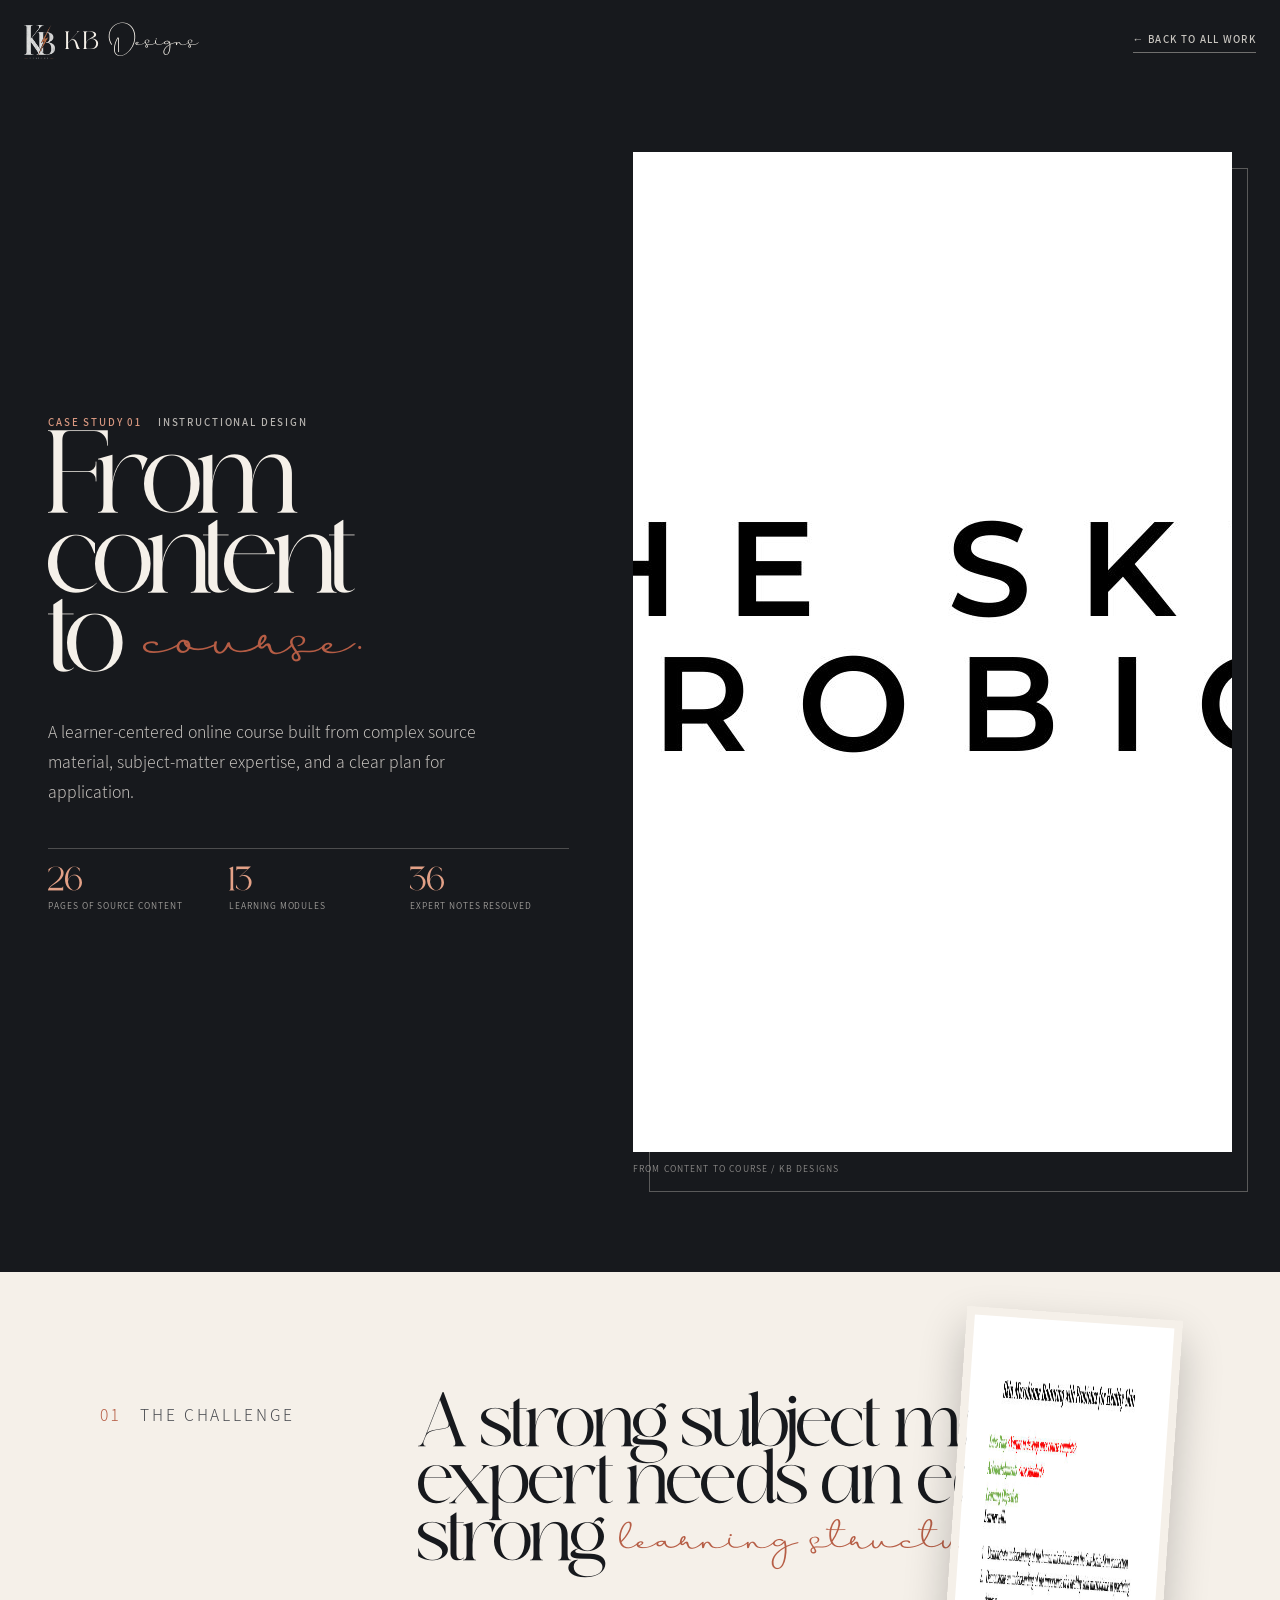
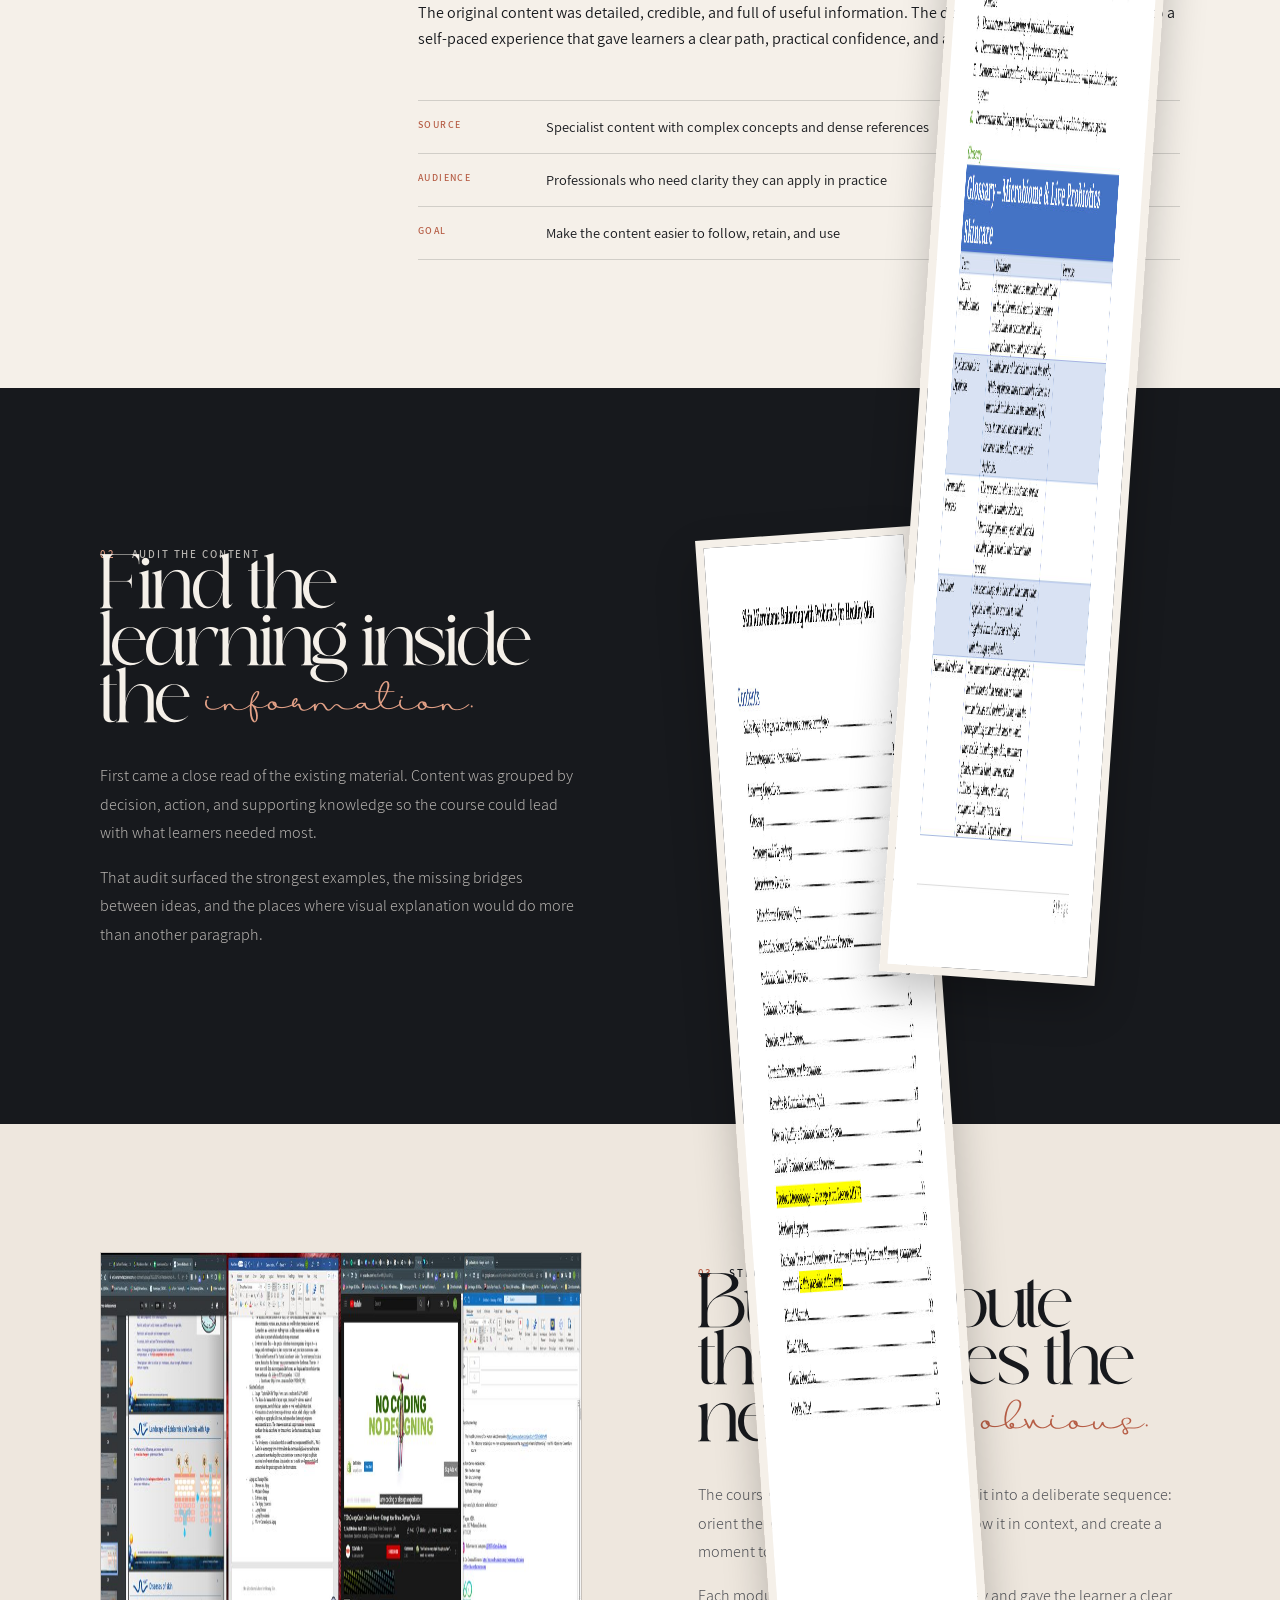
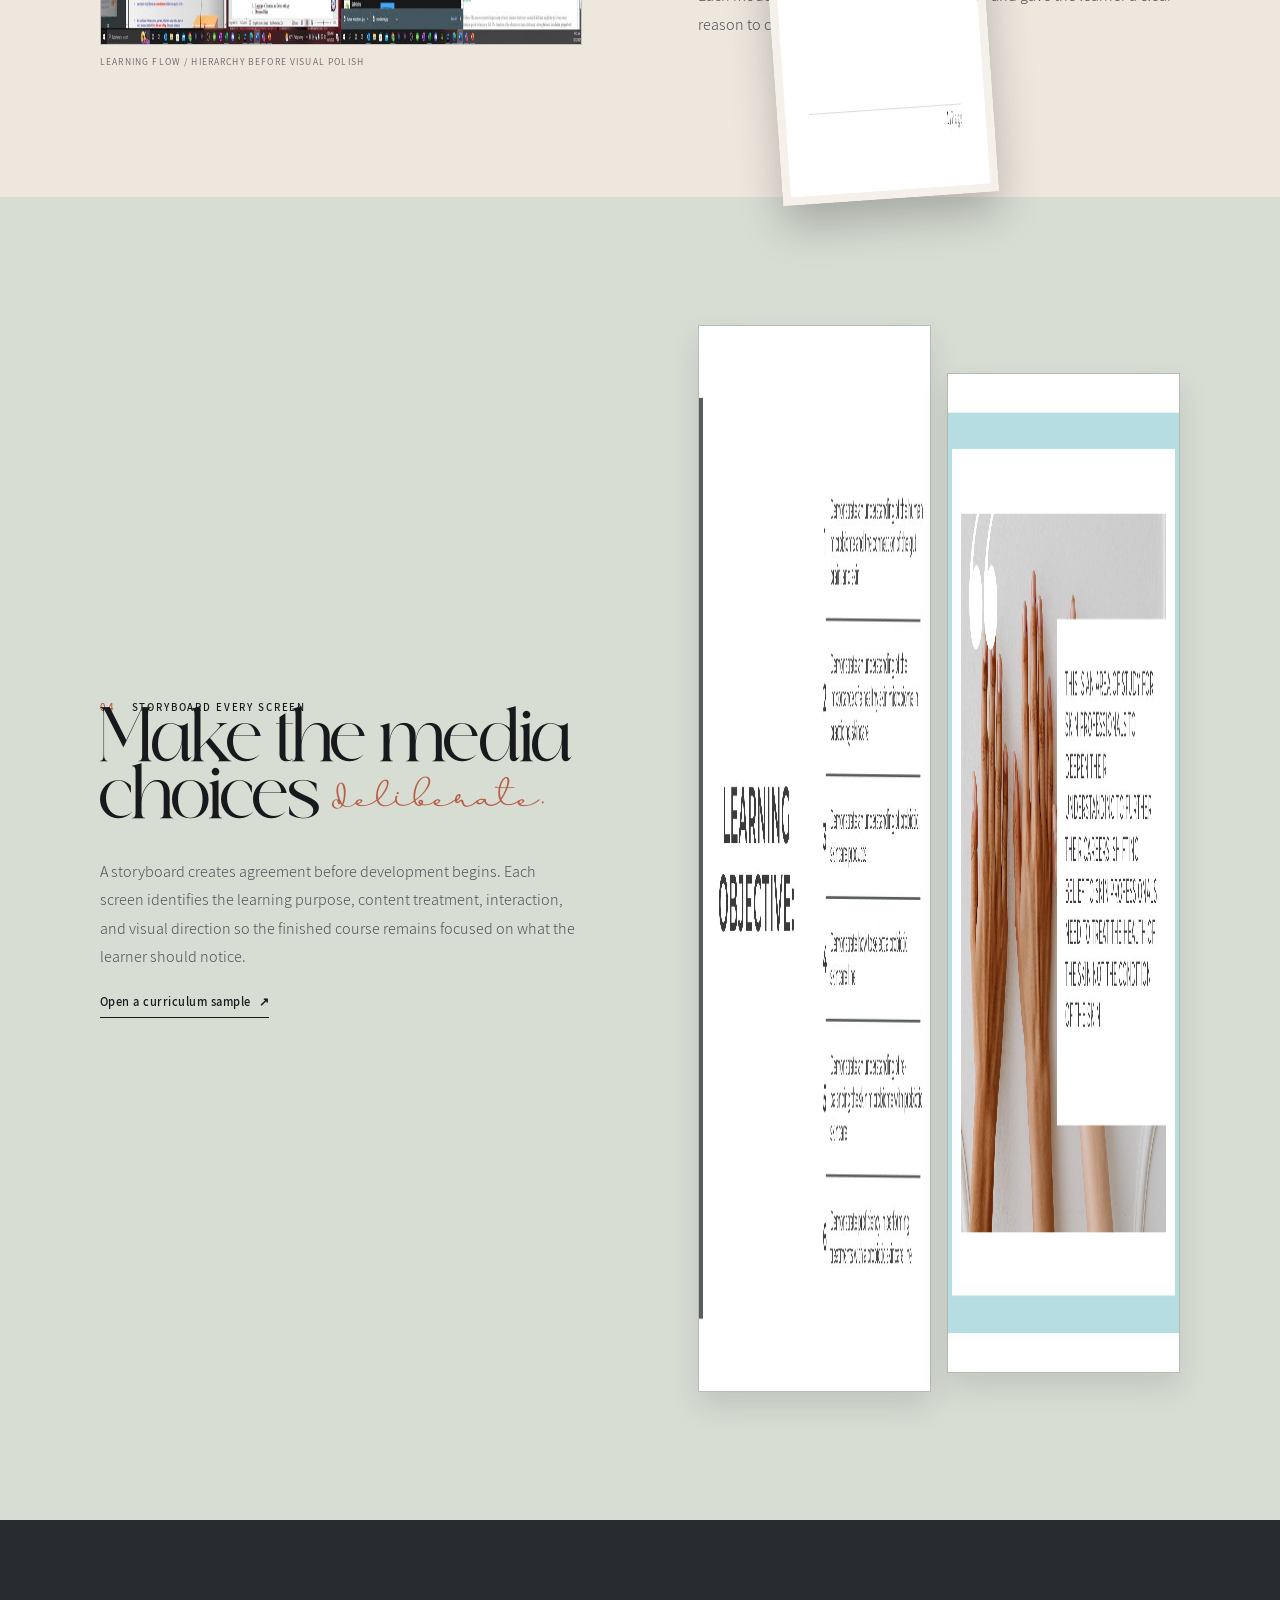
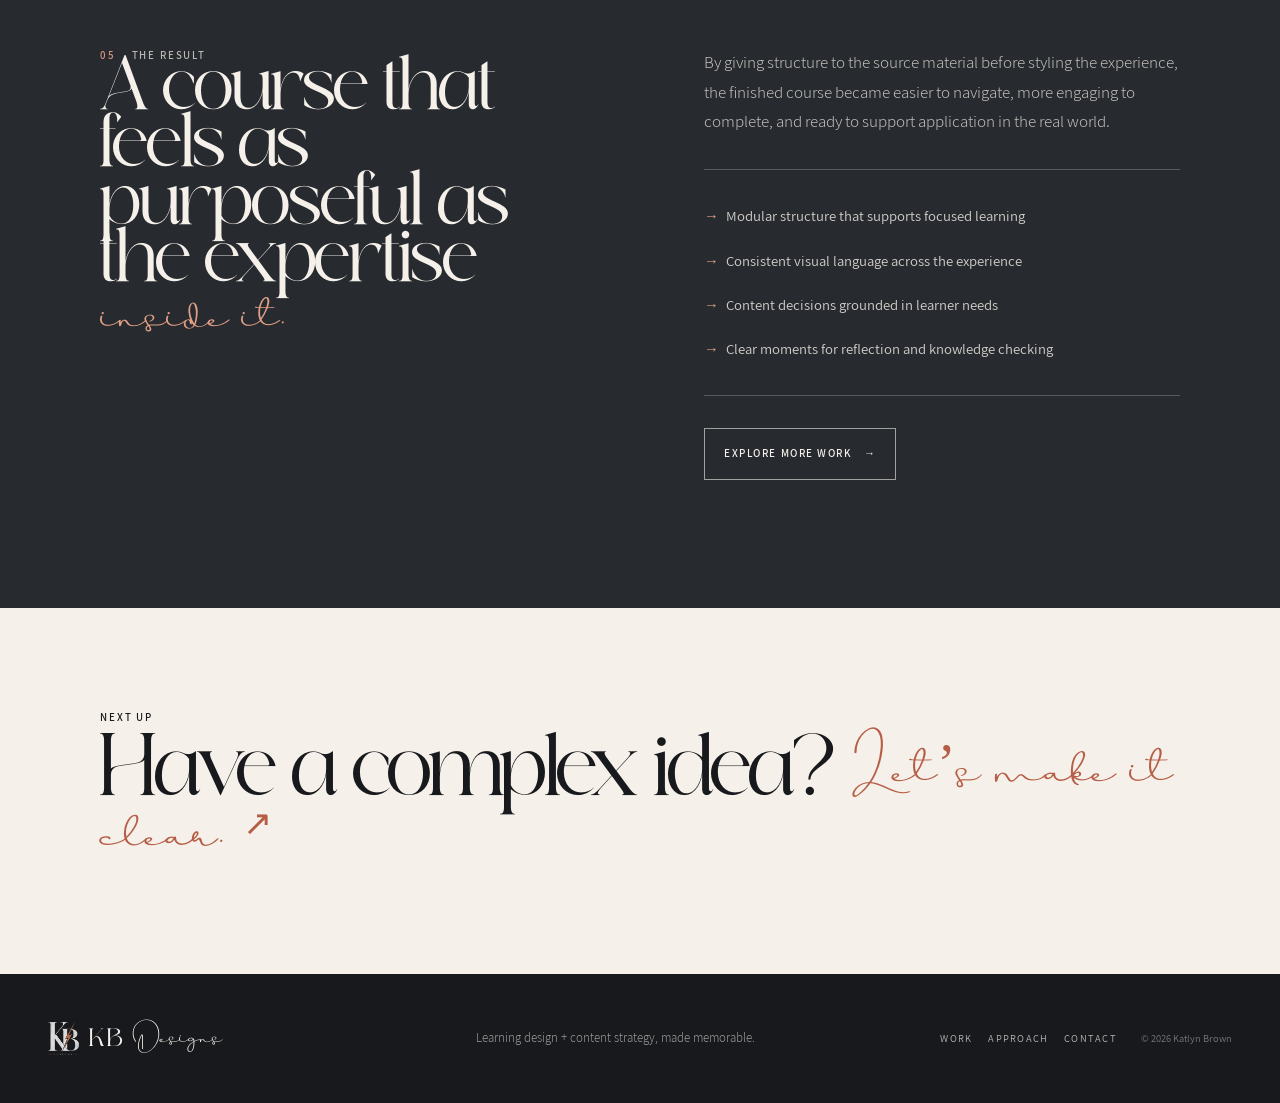
==== case-study.html @ 684ed5de "Redesign KB Designs portfolio experience" ====
<!doctype html>
<html lang="en">
<head>
  <meta charset="utf-8">
  <meta name="viewport" content="width=device-width, initial-scale=1">
  <meta name="description" content="From Content to Course, an instructional design case study by Katlyn Brown of KB Designs.">
  <meta name="theme-color" content="#17191d">
  <title>From Content to Course — KB Designs</title>
  <link rel="icon" href="static/assets/img/favicon-32.png" type="image/png">
  <link rel="stylesheet" href="static/styles.css">
  <link rel="stylesheet" href="static/case-study.css">
  <script src="static/case-study.js" defer></script>
</head>
<body class="case-study-page">
  <a class="skip-link" href="#main">Skip to content</a>
  <header class="site-header" id="siteHeader">
    <a class="brand" href="index.html#top" aria-label="KB Designs, back to portfolio"><img src="static/assets/img/kb-mark-light.png" alt="" width="36" height="39"><span>KB <i>Designs</i></span></a>
    <a class="case-back" href="index.html#work">← Back to all work</a>
  </header>
  <main id="main">
    <section class="case-hero" aria-labelledby="caseTitle"><div class="page-frame case-hero-grid"><div class="case-hero-copy"><p class="eyebrow eyebrow-light"><span>Case study 01</span> Instructional design</p><h1 id="caseTitle">From content<br>to <em>course.</em></h1><p>A learner-centered online course built from complex source material, subject-matter expertise, and a clear plan for application.</p><dl><div><dt>26</dt><dd>pages of source content</dd></div><div><dt>13</dt><dd>learning modules</dd></div><div><dt>36</dt><dd>expert notes resolved</dd></div></dl></div><figure class="case-hero-art"><img src="static/assets/case-study/cs-03.jpg" alt="Course visual and module content from the From Content to Course project" width="1600" height="1000"><figcaption>From Content to Course / KB Designs</figcaption></figure></div></section>

    <section class="case-context"><div class="case-wrap case-context-grid js-reveal"><p class="eyebrow"><span>01</span> The challenge</p><div><h2>A strong subject matter expert needs an equally strong <em>learning structure.</em></h2><p>The original content was detailed, credible, and full of useful information. The design problem was to turn it into a self-paced experience that gave learners a clear path, practical confidence, and a reason to keep moving.</p><ul class="context-list"><li><span>Source</span><strong>Specialist content with complex concepts and dense references</strong></li><li><span>Audience</span><strong>Professionals who need clarity they can apply in practice</strong></li><li><span>Goal</span><strong>Make the content easier to follow, retain, and use</strong></li></ul></div></div></section>

    <section class="case-stage case-stage-dark"><div class="case-wrap case-stage-grid"><div class="stage-copy js-reveal"><p class="eyebrow eyebrow-light"><span>02</span> Audit the content</p><h2>Find the learning inside the <em>information.</em></h2><p>First came a close read of the existing material. Content was grouped by decision, action, and supporting knowledge so the course could lead with what learners needed most.</p><p>That audit surfaced the strongest examples, the missing bridges between ideas, and the places where visual explanation would do more than another paragraph.</p></div><div class="stage-stack js-reveal"><img class="case-card-one" src="static/assets/case-study/cs-01.jpg" alt="Source material page used during the content audit" width="980" height="1268" loading="lazy"><img class="case-card-two" src="static/assets/case-study/cs-02.jpg" alt="Additional source material page used during the content audit" width="980" height="1268" loading="lazy"></div></div></section>

    <section class="case-stage"><div class="case-wrap case-stage-grid case-stage-reverse"><div class="stage-copy js-reveal"><p class="eyebrow"><span>03</span> Structure the learning</p><h2>Build a route that makes the next idea <em>obvious.</em></h2><p>The course architecture translated the audit into a deliberate sequence: orient the learner, explain the concept, show it in context, and create a moment to check understanding.</p><p>Each module earned its place in the journey and gave the learner a clear reason to continue.</p></div><figure class="case-wide-image js-reveal"><img src="static/assets/case-study/cs-14.jpg" alt="Course structure and design map" width="1400" height="393" loading="lazy"><figcaption>Learning flow / hierarchy before visual polish</figcaption></figure></div></section>

    <section class="case-stage case-stage-sage"><div class="case-wrap case-stage-grid"><div class="stage-copy js-reveal"><p class="eyebrow"><span>04</span> Storyboard every screen</p><h2>Make the media choices <em>deliberate.</em></h2><p>A storyboard creates agreement before development begins. Each screen identifies the learning purpose, content treatment, interaction, and visual direction so the finished course remains focused on what the learner should notice.</p><a class="text-link" href="static/assets/docs/Aromatherapy-Curriculum-Sample.pdf" target="_blank" rel="noopener">Open a curriculum sample <span aria-hidden="true">↗</span></a></div><div class="storyboard-grid js-reveal"><img src="static/assets/case-study/cs-13.jpg" alt="Learning objective screen from the course storyboard" width="1600" height="1067" loading="lazy"><img src="static/assets/case-study/cs-20.jpg" alt="Storyboarding detail from the course" width="1600" height="1000" loading="lazy"></div></div></section>

    <section class="case-outcome"><div class="case-wrap outcome-grid js-reveal"><div><p class="eyebrow eyebrow-light"><span>05</span> The result</p><h2>A course that feels as purposeful as the expertise <em>inside it.</em></h2></div><div><p>By giving structure to the source material before styling the experience, the finished course became easier to navigate, more engaging to complete, and ready to support application in the real world.</p><ul><li>Modular structure that supports focused learning</li><li>Consistent visual language across the experience</li><li>Content decisions grounded in learner needs</li><li>Clear moments for reflection and knowledge checking</li></ul><a class="button button-secondary" href="index.html#work">Explore more work <span aria-hidden="true">→</span></a></div></div></section>

    <section class="case-next"><div class="case-wrap"><p class="eyebrow">Next up</p><a href="index.html#contact">Have a complex idea? <em>Let’s make it clear.</em> <span aria-hidden="true">↗</span></a></div></section>
  </main>
  <footer class="site-footer"><div class="page-frame footer-content"><a class="brand brand-footer" href="index.html#top"><img src="static/assets/img/kb-mark-light.png" alt="" width="36" height="39"><span>KB <i>Designs</i></span></a><p>Learning design + content strategy, made memorable.</p><div><a href="index.html#work">Work</a><a href="index.html#approach">Approach</a><a href="index.html#contact">Contact</a></div><small>© 2026 Katlyn Brown</small></div></footer>
</body>
</html>
---- static/styles.css ----
@font-face{font-family:Qeilab;src:url("assets/fonts/Qeilab.otf") format("opentype");font-display:swap}@font-face{font-family:Assistant;src:url("assets/fonts/Assistant-Light.ttf") format("truetype");font-weight:300;font-display:swap}@font-face{font-family:Assistant;src:url("assets/fonts/Assistant-Regular.ttf") format("truetype");font-weight:400;font-display:swap}@font-face{font-family:Assistant;src:url("assets/fonts/Assistant-SemiBold.ttf") format("truetype");font-weight:600;font-display:swap}@font-face{font-family:BeautyDream;src:url("assets/fonts/Beauty_Dream.ttf") format("truetype");font-display:swap}
:root{--ink:#17191d;--ink-soft:#272a2f;--cream:#f5f0e9;--paper:#eee7de;--paper-deep:#e0d5c8;--rust:#b65d45;--rust-deep:#8e4737;--sage:#718074;--sage-deep:#4e5c53;--line:rgba(23,25,29,.16);--white-line:rgba(245,240,233,.24);--body:Assistant,Arial,sans-serif;--display:Qeilab,Georgia,serif;--script:BeautyDream,cursive;--ease:cubic-bezier(.22,1,.36,1);--frame:min(1380px,calc(100vw - 96px));--section:clamp(5.5rem,10vw,10rem)}
*{box-sizing:border-box}html{scroll-behavior:smooth;scroll-padding-top:5rem}body{margin:0;background:var(--cream);color:var(--ink);font-family:var(--body);font-weight:400;font-size:16px;line-height:1.6}body.drawer-open,body.menu-open{overflow:hidden}a{color:inherit}button{font:inherit}img{display:block;max-width:100%}.page-frame{width:var(--frame);margin-inline:auto}.skip-link{position:absolute;z-index:10000;left:1rem;top:-5rem;background:var(--cream);color:var(--ink);padding:.75rem 1rem;font-weight:600}.skip-link:focus{top:1rem}.eyebrow,.intro-label{margin:0;text-transform:uppercase;font-size:.68rem;font-weight:600;letter-spacing:.17em;line-height:1.4}.eyebrow span{color:var(--rust);margin-right:.75rem}.eyebrow-light{color:rgba(245,240,233,.72)}.eyebrow-light span{color:#d99880}.button{display:inline-flex;align-items:center;justify-content:center;gap:.7rem;text-transform:uppercase;letter-spacing:.14em;font-size:.69rem;font-weight:600;text-decoration:none;padding:1rem 1.2rem;border:1px solid transparent;transition:transform .28s var(--ease),background .28s var(--ease),color .28s var(--ease),border-color .28s var(--ease)}.button:hover{transform:translateY(-3px)}.button-primary{background:var(--rust);color:var(--cream)}.button-primary:hover{background:var(--rust-deep)}.button-secondary{background:transparent;border-color:rgba(245,240,233,.6);color:var(--cream)}.button-secondary:hover{background:var(--cream);color:var(--ink)}.text-link{display:inline-flex;align-items:center;gap:.5rem;width:max-content;font-size:.78rem;font-weight:600;letter-spacing:.04em;text-decoration:none;border-bottom:1px solid currentColor;padding-bottom:.3rem;transition:color .22s ease,gap .22s ease}.text-link:hover{color:var(--rust);gap:.8rem}.text-link-light{color:var(--cream)}
.site-header{height:5.25rem;width:100%;position:absolute;z-index:40;top:0;left:0;padding:0 max(24px,calc((100vw - 1380px)/2));display:flex;align-items:center;justify-content:space-between;color:var(--cream);transition:background .25s ease,box-shadow .25s ease}.site-header.is-scrolled{position:fixed;background:rgba(23,25,29,.94);box-shadow:0 1px 0 rgba(245,240,233,.14);backdrop-filter:blur(12px)}.brand{display:flex;align-items:center;gap:.62rem;text-decoration:none;line-height:1}.brand img{width:31px;height:auto;object-fit:contain}.brand span{font-family:var(--display);font-size:1.25rem;letter-spacing:.08em}.brand i{font-family:var(--script);font-size:1.42rem;font-style:normal;letter-spacing:0}.site-nav{display:flex;align-items:center;gap:1.7rem}.site-nav>a{color:rgba(245,240,233,.82);text-decoration:none;text-transform:uppercase;letter-spacing:.14em;font-size:.65rem;font-weight:600;transition:color .2s ease}.site-nav>a:hover,.site-nav>a.is-active{color:var(--cream)}.site-nav .nav-resume{border:1px solid rgba(245,240,233,.6);padding:.7rem .85rem;color:var(--cream)}.site-nav .nav-resume:hover{border-color:var(--rust);background:var(--rust)}.menu-toggle{display:none;background:transparent;border:0;color:var(--cream);width:2.6rem;height:2.6rem;padding:.45rem;cursor:pointer}.menu-toggle span{display:block;height:1px;width:100%;background:currentColor;margin:.4rem 0;transition:transform .25s ease}.menu-toggle.is-open span:first-child{transform:translateY(3.6px) rotate(45deg)}.menu-toggle.is-open span:last-child{transform:translateY(-3.6px) rotate(-45deg)}
.hero{position:relative;min-height:min(860px,100vh);padding:8.2rem 0 3.5rem;background:var(--ink);color:var(--cream);overflow:hidden}.hero::after{content:"";position:absolute;width:52vw;height:52vw;min-width:600px;min-height:600px;right:-20vw;bottom:-35vw;border:1px solid rgba(245,240,233,.11);border-radius:50%;pointer-events:none}.hero-grid{position:relative;min-height:calc(min(860px,100vh) - 11.7rem);display:grid;grid-template-columns:minmax(0,1.18fr) minmax(270px,.72fr);grid-template-rows:auto 1fr auto;gap:1.8rem 5rem;z-index:1}.hero-kicker{grid-column:1/-1;color:rgba(245,240,233,.72);align-self:start}.hero-copy{display:flex;align-items:flex-start;justify-content:center;flex-direction:column;padding-block:2rem;max-width:720px}.intro-label{color:#d99880;margin-bottom:1rem}.hero-title{font-family:var(--display);font-weight:400;font-size:clamp(3.8rem,7.6vw,8.4rem);letter-spacing:-.055em;line-height:.83;margin:0}.hero-title span{display:block}.hero-title em,.section-heading h2 em,.library h2 em,.about-content h2 em,.contact-section h2 em{font-family:var(--script);color:var(--rust);font-size:.72em;font-weight:400;letter-spacing:0;font-style:normal}.hero-summary{font-size:clamp(1.05rem,1.6vw,1.3rem);font-weight:300;line-height:1.6;color:rgba(245,240,233,.82);max-width:33rem;margin:2.25rem 0}.hero-actions{display:flex;gap:1.5rem;align-items:center;flex-wrap:wrap}.hero-portrait{position:relative;grid-column:2;grid-row:2/4;align-self:end;padding:0 1.3rem 1.1rem 0;max-width:460px;justify-self:end}.portrait-frame{position:relative;overflow:hidden;background:var(--sage-deep);aspect-ratio:3/4}.portrait-frame::after{content:"";position:absolute;inset:0;background:linear-gradient(180deg,transparent 55%,rgba(23,25,29,.22))}.portrait-frame img{width:100%;height:100%;object-fit:cover;object-position:center 12%;filter:saturate(.88) contrast(1.05)}.portrait-note{position:absolute;bottom:0;left:-2.2rem;padding:.85rem 1.05rem .75rem;background:var(--cream);color:var(--ink);line-height:1.1;box-shadow:8px 8px 0 var(--rust)}.portrait-note span{display:block;text-transform:uppercase;letter-spacing:.13em;font-size:.58rem}.portrait-note strong{display:block;font-family:var(--display);font-weight:400;font-size:1rem;margin-top:.2rem}.hero-mark{position:absolute;width:5.2rem;height:auto;right:-.1rem;top:1.5rem;opacity:.82}.impact-metrics{grid-column:1;display:flex;gap:clamp(1.2rem,4vw,4.3rem);margin:0;padding:1rem 0 0;border-top:1px solid var(--white-line)}.impact-metrics div{display:grid;gap:.1rem}.impact-metrics dt{font-family:var(--display);font-size:clamp(1.6rem,2.4vw,2.3rem);line-height:1;color:#e3a187}.impact-metrics dd{font-size:.65rem;line-height:1.25;letter-spacing:.1em;text-transform:uppercase;color:rgba(245,240,233,.65);margin:0;max-width:9rem}.scroll-cue{position:absolute;bottom:2rem;left:50%;transform:translateX(-50%);display:flex;align-items:center;gap:.7rem;color:rgba(245,240,233,.65);font-size:.6rem;text-decoration:none;text-transform:uppercase;letter-spacing:.16em}.scroll-cue i{width:2.8rem;height:1px;background:rgba(245,240,233,.6);position:relative}.scroll-cue i::after{content:"";position:absolute;right:0;top:-2px;border:solid rgba(245,240,233,.6);border-width:0 1px 1px 0;padding:2px;transform:rotate(-45deg)}
.feature-case{background:var(--ink-soft);color:var(--cream);padding:var(--section) 0}.feature-grid{display:grid;grid-template-columns:minmax(0,1.14fr) minmax(260px,.86fr);align-items:center;gap:clamp(3rem,9vw,10rem)}.feature-visual{position:relative}.feature-image-wrap{position:relative;overflow:hidden;border:1px solid rgba(245,240,233,.15);aspect-ratio:1.5}.feature-image-wrap::after{content:"";position:absolute;inset:0;background:linear-gradient(120deg,rgba(23,25,29,.05),rgba(23,25,29,.28))}.feature-image-wrap img{width:100%;height:100%;object-fit:cover;transition:transform .7s var(--ease)}.feature-visual:hover img{transform:scale(1.04)}.feature-number{position:absolute;bottom:-2.4rem;left:-1.4rem;font-family:var(--display);font-size:clamp(7rem,16vw,15rem);letter-spacing:-.08em;line-height:.7;color:transparent;-webkit-text-stroke:1px rgba(245,240,233,.27);pointer-events:none}.feature-copy{position:relative;z-index:1}.feature-copy h2,.library h2,.about-content h2,.contact-section h2{font-family:var(--display);font-size:clamp(3rem,5.3vw,5.75rem);font-weight:400;letter-spacing:-.05em;line-height:.88;margin:1rem 0 1.9rem}.feature-copy h2 em{font-family:var(--script);color:#e3a187;font-style:normal;font-weight:400;font-size:.8em;letter-spacing:0}.feature-copy>p:not(.eyebrow){max-width:29rem;font-weight:300;color:rgba(245,240,233,.76);font-size:1.05rem}.case-metrics{display:grid;grid-template-columns:repeat(3,1fr);gap:1rem;border-block:1px solid var(--white-line);padding:1.2rem 0;margin:2.4rem 0}.case-metrics dt{font-family:var(--display);font-size:2rem;color:#e3a187;line-height:1}.case-metrics dd{margin:.3rem 0 0;max-width:8.5rem;font-size:.62rem;letter-spacing:.1em;text-transform:uppercase;line-height:1.3;color:rgba(245,240,233,.68)}
.work-section{padding:var(--section) 0;background:var(--cream)}.section-heading{display:grid;grid-template-columns:minmax(0,1.25fr) minmax(240px,.55fr);gap:2rem;align-items:end;margin-bottom:4.25rem}.section-heading h2{font-family:var(--display);font-weight:400;font-size:clamp(3.2rem,6.2vw,6.2rem);letter-spacing:-.06em;line-height:.87;margin:1rem 0 0}.section-intro{color:#51535a;font-size:1rem;font-weight:300;line-height:1.75;margin:0;max-width:27rem}.work-controls{display:flex;align-items:center;gap:.6rem;flex-wrap:wrap;border-top:1px solid var(--line);border-bottom:1px solid var(--line);padding:1rem 0;margin-bottom:2rem}.filter-button{cursor:pointer;border:0;background:transparent;color:#6a6b70;padding:.45rem .7rem;font-size:.7rem;font-weight:600;letter-spacing:.04em;transition:color .2s ease,background .2s ease}.filter-button:hover,.filter-button.is-active{background:var(--ink);color:var(--cream)}.work-grid{display:grid;grid-template-columns:repeat(12,minmax(0,1fr));gap:clamp(1.1rem,2.3vw,2.3rem)}.project-card{appearance:none;text-align:left;color:var(--ink);border:0;border-radius:0;background:transparent;padding:0;cursor:pointer;grid-column:span 4;align-self:start;transition:opacity .25s ease,transform .45s var(--ease)}.project-card-featured{grid-column:span 8}.project-card-wide{grid-column:span 8}.project-card-tall{grid-row:span 2}.project-card.is-filtered-out{display:none}.project-image{display:block;position:relative;overflow:hidden;background:var(--paper-deep);aspect-ratio:1.25}.project-card-featured .project-image,.project-card-wide .project-image{aspect-ratio:1.62}.project-card-tall .project-image{aspect-ratio:.82}.project-image::after{content:"";position:absolute;inset:0;background:linear-gradient(180deg,transparent 56%,rgba(23,25,29,.16));opacity:0;transition:opacity .4s ease}.project-image img{width:100%;height:100%;object-fit:cover;transition:transform .6s var(--ease),filter .6s ease}.project-card:hover .project-image img,.project-card:focus-visible .project-image img{transform:scale(1.045);filter:saturate(1.08)}.project-card:hover .project-image::after{opacity:1}.project-meta{display:grid;grid-template-columns:1fr auto;gap:.25rem .8rem;padding:.9rem 0 0}.project-kind{grid-column:1;color:var(--rust);text-transform:uppercase;letter-spacing:.14em;font-size:.58rem;font-weight:600}.project-meta strong{grid-column:1;font-family:var(--display);font-size:clamp(1.25rem,2vw,1.85rem);font-weight:400;line-height:1.03;letter-spacing:-.03em}.project-meta small{grid-column:1;color:#626368;font-size:.78rem;line-height:1.45;font-weight:300}.project-arrow{grid-column:2;grid-row:1/4;align-self:center;justify-self:end;border:1px solid var(--line);border-radius:50%;width:2.15rem;height:2.15rem;display:grid;place-items:center;transition:background .25s ease,color .25s ease,transform .25s var(--ease)}.project-card:hover .project-arrow,.project-card:focus-visible .project-arrow{background:var(--rust);color:var(--cream);transform:rotate(45deg)}.project-card:focus-visible,.filter-button:focus-visible,.menu-toggle:focus-visible,.drawer-close:focus-visible{outline:2px solid var(--rust);outline-offset:3px}
.library{padding:var(--section) 0;background:var(--sage-deep);color:var(--cream)}.library-layout{display:grid;grid-template-columns:1fr 1.6fr;gap:clamp(2rem,6vw,8rem);align-items:start}.library-intro{position:sticky;top:7rem}.library-intro>p:not(.eyebrow){color:rgba(245,240,233,.7);font-weight:300;max-width:22rem}.resource-grid{display:grid;grid-template-columns:repeat(2,minmax(0,1fr));gap:2.5rem 1.5rem}.resource-card{position:relative;text-decoration:none;color:var(--cream);display:grid;grid-template-columns:120px 1fr;gap:1rem;align-items:end;border-bottom:1px solid rgba(245,240,233,.24);padding-bottom:1rem}.resource-card:nth-child(even){margin-top:3.5rem}.resource-card img{width:120px;max-height:173px;object-fit:cover;box-shadow:8px 10px 24px rgba(0,0,0,.23);transition:transform .5s var(--ease),box-shadow .5s var(--ease)}.resource-card:hover img{transform:translateY(-7px) rotate(-1.8deg);box-shadow:12px 17px 28px rgba(0,0,0,.3)}.resource-card span{display:grid;gap:.25rem;min-height:100%}.resource-card small{text-transform:uppercase;font-weight:600;font-size:.56rem;letter-spacing:.14em;color:#d7b5a4}.resource-card strong{font-family:var(--display);font-size:1.35rem;font-weight:400;line-height:1.02;letter-spacing:-.025em}.resource-card i{font-style:normal;color:#e3a187;font-size:1.1rem;align-self:end;transition:transform .25s var(--ease)}.resource-card:hover i{transform:translate(.22rem,-.22rem)}
.approach{padding:var(--section) 0;background:var(--paper)}.section-heading-centered{grid-template-columns:1.1fr .85fr;align-items:center}.discipline-list{border-top:1px solid var(--line);display:grid;grid-template-columns:repeat(3,1fr);margin-top:4rem}.discipline-list article{min-height:17rem;padding:2rem 1.5rem 1.8rem;border-right:1px solid var(--line);border-bottom:1px solid var(--line);transition:background .3s ease}.discipline-list article:nth-child(3n){border-right:0}.discipline-list article:hover{background:rgba(182,93,69,.09)}.discipline-list span{display:block;color:var(--rust);font-weight:600;font-size:.68rem;letter-spacing:.12em;margin-bottom:3.5rem}.discipline-list h3{font-family:var(--display);font-weight:400;font-size:1.55rem;line-height:1.05;letter-spacing:-.03em;margin:0 0 .8rem}.discipline-list p{margin:0;max-width:18rem;font-weight:300;font-size:.9rem;line-height:1.65;color:#55565b}.addie-panel{margin-top:clamp(4rem,8vw,7rem);padding-top:1.2rem;border-top:1px solid var(--ink)}.addie-panel ol{list-style:none;margin:1.5rem 0 0;padding:0;display:flex;justify-content:space-between;gap:1rem}.addie-panel li{flex:1;display:flex;align-items:center;gap:1rem;color:#77777a;font-size:.75rem;text-transform:uppercase;letter-spacing:.1em}.addie-panel li::after{content:"";height:1px;background:var(--line);flex:1}.addie-panel li:last-child::after{display:none}.addie-panel li span{color:var(--ink);font-weight:600}
.about-section{padding:var(--section) 0;background:var(--ink);color:var(--cream)}.about-layout{display:grid;grid-template-columns:minmax(250px,.8fr) minmax(0,1fr);gap:clamp(3rem,11vw,12rem);align-items:center}.about-photo{position:relative;max-width:440px}.about-photo img{width:100%;height:auto;filter:saturate(.82) contrast(1.03)}.about-photo p{position:absolute;margin:0;right:-4rem;bottom:2.5rem;max-width:15rem;color:var(--cream);font-family:var(--display);font-size:1.45rem;line-height:.95;letter-spacing:-.04em}.about-photo em{font-family:var(--script);font-style:normal;font-weight:400;color:#e3a187;font-size:1.1em;letter-spacing:0}.about-content{max-width:690px}.about-content>p:not(.eyebrow){font-size:1.04rem;font-weight:300;line-height:1.78;color:rgba(245,240,233,.77);max-width:37rem;margin:0 0 1rem}.about-content .about-lede{font-size:1.26rem;color:var(--cream);line-height:1.55;margin-bottom:1.5rem}.about-content .text-link{margin-top:1.5rem}.contact-section{padding:var(--section) 0;background:var(--cream)}.contact-layout{display:grid;grid-template-columns:1fr 1.1fr;gap:clamp(2rem,8vw,10rem);align-items:end}.contact-actions>p{margin:0 0 2rem;color:#57595f;font-size:1.05rem;font-weight:300;line-height:1.75;max-width:34rem}.email-link{display:block;width:max-content;max-width:100%;font-family:var(--display);font-size:clamp(1.5rem,3vw,3rem);line-height:1;letter-spacing:-.05em;text-decoration:none;border-bottom:1px solid var(--ink);padding-bottom:.5rem;overflow-wrap:anywhere;transition:color .2s ease,border .2s ease}.email-link:hover{color:var(--rust);border-color:var(--rust)}.contact-utility{display:flex;align-items:center;gap:1.4rem;flex-wrap:wrap;margin-top:2rem;font-size:.75rem;color:#64666a}.contact-utility .text-link{font-size:.7rem}.site-footer{padding:3rem 0;background:var(--ink);color:var(--cream)}.footer-content{display:grid;grid-template-columns:1.1fr 1.2fr auto auto;align-items:center;gap:1.5rem}.brand-footer{width:max-content}.footer-content>p{font-size:.8rem;font-weight:300;margin:0;color:rgba(245,240,233,.61)}.footer-content>div{display:flex;gap:1rem}.footer-content>div a{font-size:.65rem;text-transform:uppercase;letter-spacing:.12em;color:rgba(245,240,233,.72);text-decoration:none}.footer-content>div a:hover{color:var(--cream)}.footer-content small{color:rgba(245,240,233,.43);font-size:.65rem;white-space:nowrap}
.drawer-shell{position:fixed;inset:0;z-index:100;pointer-events:none}.drawer-shell.is-open{pointer-events:auto}.drawer-backdrop{position:absolute;inset:0;background:rgba(23,25,29,.66);opacity:0;transition:opacity .35s ease}.drawer-shell.is-open .drawer-backdrop{opacity:1}.project-drawer{position:absolute;top:0;right:0;width:min(610px,100%);height:100%;overflow-y:auto;background:var(--cream);color:var(--ink);transform:translateX(100%);transition:transform .45s var(--ease);box-shadow:-16px 0 50px rgba(0,0,0,.18)}.drawer-shell.is-open .project-drawer{transform:translateX(0)}.drawer-close{position:absolute;z-index:2;top:1.2rem;right:1.2rem;width:2.7rem;height:2.7rem;border:1px solid rgba(245,240,233,.6);border-radius:50%;background:rgba(23,25,29,.54);color:var(--cream);font-size:1.7rem;line-height:1;cursor:pointer;transition:background .2s ease}.drawer-close:hover{background:var(--rust)}.drawer-image{height:min(38vh,380px);background:var(--paper-deep)}.drawer-image img{width:100%;height:100%;object-fit:cover}.drawer-content{padding:clamp(2rem,6vw,4rem)}.drawer-content h2{font-family:var(--display);font-size:clamp(2.5rem,4vw,4rem);letter-spacing:-.06em;line-height:.9;font-weight:400;margin:.85rem 0 1.4rem}.drawer-summary{font-size:1.08rem;font-weight:300;line-height:1.76;margin:0;color:#494b50}.drawer-details{margin:2.5rem 0 0;border-top:1px solid var(--line)}.drawer-details>div{padding:1rem 0;border-bottom:1px solid var(--line);display:grid;grid-template-columns:6rem 1fr;gap:1rem}.drawer-details dt{font-size:.62rem;letter-spacing:.14em;text-transform:uppercase;color:var(--rust);font-weight:600}.drawer-details dd{margin:0;font-size:.88rem;line-height:1.5}
.js-motion-ready .js-reveal{opacity:0;transform:translateY(18px);transition:opacity .65s var(--ease),transform .65s var(--ease)}.js-motion-ready .js-reveal.is-visible{opacity:1;transform:none}.js-motion-ready .hero-reveal{opacity:0;transform:translateY(18px);animation:heroIn .75s var(--ease) forwards}.js-motion-ready .hero-title .hero-reveal:nth-child(1){animation-delay:.12s}.js-motion-ready .hero-title .hero-reveal:nth-child(2){animation-delay:.23s}.js-motion-ready .hero-copy .hero-reveal:nth-child(1){animation-delay:.03s}.js-motion-ready .hero-summary{animation-delay:.36s}.js-motion-ready .hero-actions{animation-delay:.46s}.js-motion-ready .hero-portrait{animation-delay:.3s}.js-motion-ready .impact-metrics{animation-delay:.58s}@keyframes heroIn{to{opacity:1;transform:none}}
@media(max-width:900px){:root{--frame:min(100% - 48px,1380px);--section:clamp(4.5rem,10vw,7rem)}.site-header{padding-inline:24px}.hero{min-height:unset;padding-top:7rem}.hero-grid{min-height:unset;grid-template-columns:1fr minmax(220px,.7fr);gap:1.6rem 2rem}.hero-title{font-size:clamp(3.5rem,8.2vw,6rem)}.hero-portrait{padding-right:.5rem}.portrait-note{left:-1rem;bottom:-.6rem}.impact-metrics{gap:1.3rem}.feature-grid,.library-layout,.about-layout,.contact-layout{gap:3rem}.resource-grid{gap:1.8rem 1rem}.discipline-list article{padding:1.5rem 1rem;min-height:15rem}.footer-content{grid-template-columns:1fr 1fr}.footer-content>div{justify-content:flex-end}.footer-content small{text-align:right}.about-photo p{right:-2rem}.section-heading{grid-template-columns:1fr .7fr}}
@media(max-width:680px){:root{--frame:calc(100% - 40px)}.site-header{height:4.5rem;padding-inline:20px}.site-nav{display:none;position:fixed;top:4.5rem;right:0;bottom:0;width:min(320px,82vw);background:var(--ink);padding:2rem 1.5rem;flex-direction:column;align-items:stretch;gap:0;box-shadow:-12px 0 24px rgba(0,0,0,.16)}.site-nav.is-open{display:flex}.site-nav>a{font-size:.78rem;padding:1rem 0;border-bottom:1px solid rgba(245,240,233,.15)}.site-nav .nav-resume{margin-top:1.2rem;text-align:center}.menu-toggle{display:block}.hero{padding:6.3rem 0 4rem}.hero-grid{display:flex;flex-direction:column;gap:1.8rem}.hero-kicker{order:0}.hero-copy{order:1;padding:0}.hero-title{font-size:clamp(3.9rem,16.1vw,5.5rem)}.hero-summary{font-size:1.04rem;margin:1.8rem 0}.hero-actions{gap:1.2rem}.hero-portrait{order:2;width:min(100%,370px);align-self:flex-end;margin-top:.7rem;padding-right:.45rem}.portrait-note{left:-.2rem;bottom:-.7rem}.hero-mark{right:-.25rem;top:1rem}.impact-metrics{order:3;gap:1rem;justify-content:space-between;margin-top:1rem}.impact-metrics div{flex:1}.impact-metrics dt{font-size:1.65rem}.impact-metrics dd{font-size:.54rem}.scroll-cue{display:none}.feature-grid,.library-layout,.about-layout,.contact-layout,.section-heading{grid-template-columns:1fr}.feature-visual{order:2}.feature-copy{order:1}.feature-number{bottom:-1.1rem;font-size:8rem;left:-.5rem}.case-metrics{max-width:22rem}.work-section{padding-top:5rem}.section-heading{margin-bottom:2.5rem}.section-heading h2,.library h2,.about-content h2,.contact-section h2{font-size:clamp(3.2rem,15vw,5rem)}.work-grid{gap:2.3rem 1rem}.project-card,.project-card-featured,.project-card-wide{grid-column:span 6}.project-card-tall{grid-row:auto}.project-card-tall .project-image{aspect-ratio:1.05}.project-card:nth-child(7),.project-card:nth-child(8){grid-column:span 6}.project-meta strong{font-size:1.32rem}.library-intro{position:static}.resource-grid{gap:2rem}.resource-card{grid-template-columns:82px 1fr}.resource-card:nth-child(even){margin-top:0}.resource-card img{width:82px;max-height:125px}.resource-card strong{font-size:1.15rem}.section-heading-centered{margin-bottom:0}.discipline-list{grid-template-columns:1fr;margin-top:2.5rem}.discipline-list article,.discipline-list article:nth-child(3n){min-height:auto;border-right:0;padding:1.5rem 0}.discipline-list span{margin-bottom:1.5rem}.addie-panel ol{flex-wrap:wrap;gap:.65rem}.addie-panel li{flex-basis:calc(50% - .5rem);font-size:.61rem}.addie-panel li::after{display:none}.about-photo{max-width:340px}.about-photo p{right:-.4rem;bottom:1.5rem;max-width:12rem;font-size:1.25rem}.about-layout{gap:3rem}.contact-utility{gap:1rem}.email-link{font-size:1.68rem}.footer-content{grid-template-columns:1fr;gap:1.2rem}.footer-content>div{justify-content:flex-start}.footer-content small{text-align:left}.drawer-image{height:31vh}.drawer-content{padding:2rem 1.4rem}.drawer-details>div{grid-template-columns:4.5rem 1fr}.button{padding:.9rem 1rem}}
@media(max-width:420px){.project-card,.project-card-featured,.project-card-wide,.project-card:nth-child(7),.project-card:nth-child(8){grid-column:span 12}.work-grid{gap:2.1rem}.filter-button{padding:.38rem .55rem;font-size:.64rem}.resource-grid{grid-template-columns:1fr}.resource-card{max-width:290px}.hero-actions{align-items:flex-start;flex-direction:column}.hero-portrait{width:82%}}
@media(prefers-reduced-motion:reduce){*,*::before,*::after{animation-duration:.01ms!important;animation-iteration-count:1!important;scroll-behavior:auto!important;transition-duration:.01ms!important}.js-motion-ready .js-reveal,.js-motion-ready .hero-reveal{opacity:1!important;transform:none!important}}
---- static/case-study.css ----
.case-study-page .site-header{position:absolute}.case-back{font-size:.68rem;font-weight:600;letter-spacing:.12em;text-transform:uppercase;text-decoration:none;color:rgba(245,240,233,.8);border-bottom:1px solid rgba(245,240,233,.4);padding-bottom:.25rem}.case-back:hover{color:var(--cream)}.case-wrap{width:min(1080px,calc(100vw - 96px));margin-inline:auto}.case-hero{padding:9.5rem 0 6rem;background:var(--ink);color:var(--cream);overflow:hidden}.case-hero-grid{display:grid;grid-template-columns:minmax(0,.93fr) minmax(0,1.07fr);align-items:center;gap:4rem}.case-hero-copy h1{font-family:var(--display);font-size:clamp(3.8rem,7.3vw,7.8rem);line-height:.85;letter-spacing:-.06em;font-weight:400;margin:1rem 0 2rem}.case-hero-copy h1 em,.case-context h2 em,.stage-copy h2 em,.case-outcome h2 em,.case-next em{font-family:var(--script);font-style:normal;font-weight:400;color:var(--rust);font-size:.78em;letter-spacing:0}.case-hero-copy>p:not(.eyebrow){font-size:1.1rem;font-weight:300;line-height:1.7;color:rgba(245,240,233,.78);max-width:28rem}.case-hero-copy dl{display:flex;gap:1.4rem;margin:2.6rem 0 0;padding-top:1.25rem;border-top:1px solid var(--white-line)}.case-hero-copy dl div{flex:1}.case-hero-copy dt{font-family:var(--display);font-size:1.7rem;color:#e3a187;line-height:1}.case-hero-copy dd{margin:.25rem 0 0;font-size:.59rem;text-transform:uppercase;letter-spacing:.1em;line-height:1.35;color:rgba(245,240,233,.62)}.case-hero-art{margin:0;position:relative}.case-hero-art::after{content:"";position:absolute;z-index:0;inset:1rem -1rem -1rem 1rem;border:1px solid rgba(245,240,233,.3);pointer-events:none}.case-hero-art img{position:relative;z-index:1;width:100%;aspect-ratio:1.6;object-fit:cover}.case-hero-art figcaption,.case-wide-image figcaption{position:relative;margin-top:.55rem;color:rgba(245,240,233,.53);font-size:.6rem;letter-spacing:.12em;text-transform:uppercase}.case-context{padding:var(--section) 0;background:var(--cream)}.case-context-grid{display:grid;grid-template-columns:.5fr 1.5fr;gap:4rem}.case-context h2,.stage-copy h2,.case-outcome h2{font-family:var(--display);font-weight:400;letter-spacing:-.05em;line-height:.93;font-size:clamp(2.7rem,4.8vw,5rem);margin:0 0 1.8rem}.case-context>div>p{font-size:1.08rem;line-height:1.75;font-weight:300;max-width:43rem;margin:0;color:#494b50}.context-list{list-style:none;padding:0;margin:3rem 0 0;border-top:1px solid var(--line)}.context-list li{display:grid;grid-template-columns:7rem 1fr;gap:1rem;padding:1rem 0;border-bottom:1px solid var(--line)}.context-list span{font-size:.62rem;text-transform:uppercase;letter-spacing:.14em;color:var(--rust);font-weight:600}.context-list strong{font-size:.9rem;font-weight:400;line-height:1.4}.case-stage{padding:var(--section) 0;background:var(--paper)}.case-stage-dark{background:var(--ink);color:var(--cream)}.case-stage-sage{background:#d8ddd4}.case-stage-grid{display:grid;grid-template-columns:1fr 1fr;gap:clamp(3rem,9vw,9rem);align-items:center}.case-stage-reverse .stage-copy{order:2}.stage-copy>p:not(.eyebrow){font-size:1rem;font-weight:300;line-height:1.78;margin:0 0 1rem;color:#4d4f54}.case-stage-dark .stage-copy>p:not(.eyebrow){color:rgba(245,240,233,.73)}.case-stage-dark .stage-copy h2 em{color:#e3a187}.stage-stack{position:relative;height:30rem;max-width:400px;margin:0 auto;width:100%}.stage-stack img{position:absolute;box-shadow:0 20px 44px rgba(0,0,0,.24);width:54%;border:8px solid var(--cream)}.stage-stack .case-card-one{left:0;top:1rem;transform:rotate(-4deg)}.stage-stack .case-card-two{right:0;bottom:1rem;transform:rotate(4deg)}.case-wide-image{margin:0}.case-wide-image img{width:100%;border:1px solid rgba(23,25,29,.18)}.case-wide-image figcaption{color:#666}.storyboard-grid{display:grid;grid-template-columns:1fr 1fr;gap:1rem;align-items:start}.storyboard-grid img{width:100%;border:1px solid rgba(23,25,29,.17);box-shadow:0 14px 28px rgba(23,25,29,.12)}.storyboard-grid img:last-child{margin-top:3rem}.case-outcome{padding:var(--section) 0;background:var(--ink-soft);color:var(--cream)}.outcome-grid{display:grid;grid-template-columns:1fr 1fr;gap:clamp(3rem,10vw,10rem)}.case-outcome h2 em{color:#e3a187}.outcome-grid>div>p:not(.eyebrow){font-size:1.06rem;font-weight:300;line-height:1.75;color:rgba(245,240,233,.75);margin:0}.outcome-grid ul{list-style:none;padding:1.5rem 0;margin:2rem 0;border-block:1px solid var(--white-line)}.outcome-grid li{padding:.65rem 0 .65rem 1.4rem;position:relative;font-size:.92rem;color:rgba(245,240,233,.83)}.outcome-grid li::before{content:"→";position:absolute;left:0;color:#e3a187}.case-next{padding:clamp(4rem,8vw,8rem) 0;background:var(--cream)}.case-next a{display:block;text-decoration:none;font-family:var(--display);font-size:clamp(2.6rem,5.5vw,5.9rem);font-weight:400;letter-spacing:-.06em;line-height:.92;margin-top:1rem}.case-next a>span{font-family:var(--body);font-size:.5em;vertical-align:top;color:var(--rust)}.case-next a:hover{color:var(--rust)}
@media(max-width:720px){.case-wrap{width:calc(100% - 40px)}.case-hero{padding:7.3rem 0 4rem}.case-hero-grid,.case-context-grid,.case-stage-grid,.outcome-grid{grid-template-columns:1fr;gap:2.4rem}.case-hero-art{order:2}.case-hero-copy h1{font-size:clamp(3.8rem,16vw,5.5rem)}.case-stage-reverse .stage-copy{order:0}.case-context-grid>.eyebrow{margin-bottom:-1rem}.case-hero-copy dl{gap:.85rem}.stage-stack{height:25rem;max-width:330px}.context-list li{grid-template-columns:5.5rem 1fr}.case-back{font-size:.58rem}.case-hero-art::after{inset:.7rem -.7rem -.7rem .7rem}.storyboard-grid{gap:.7rem}.storyboard-grid img:last-child{margin-top:1.8rem}}
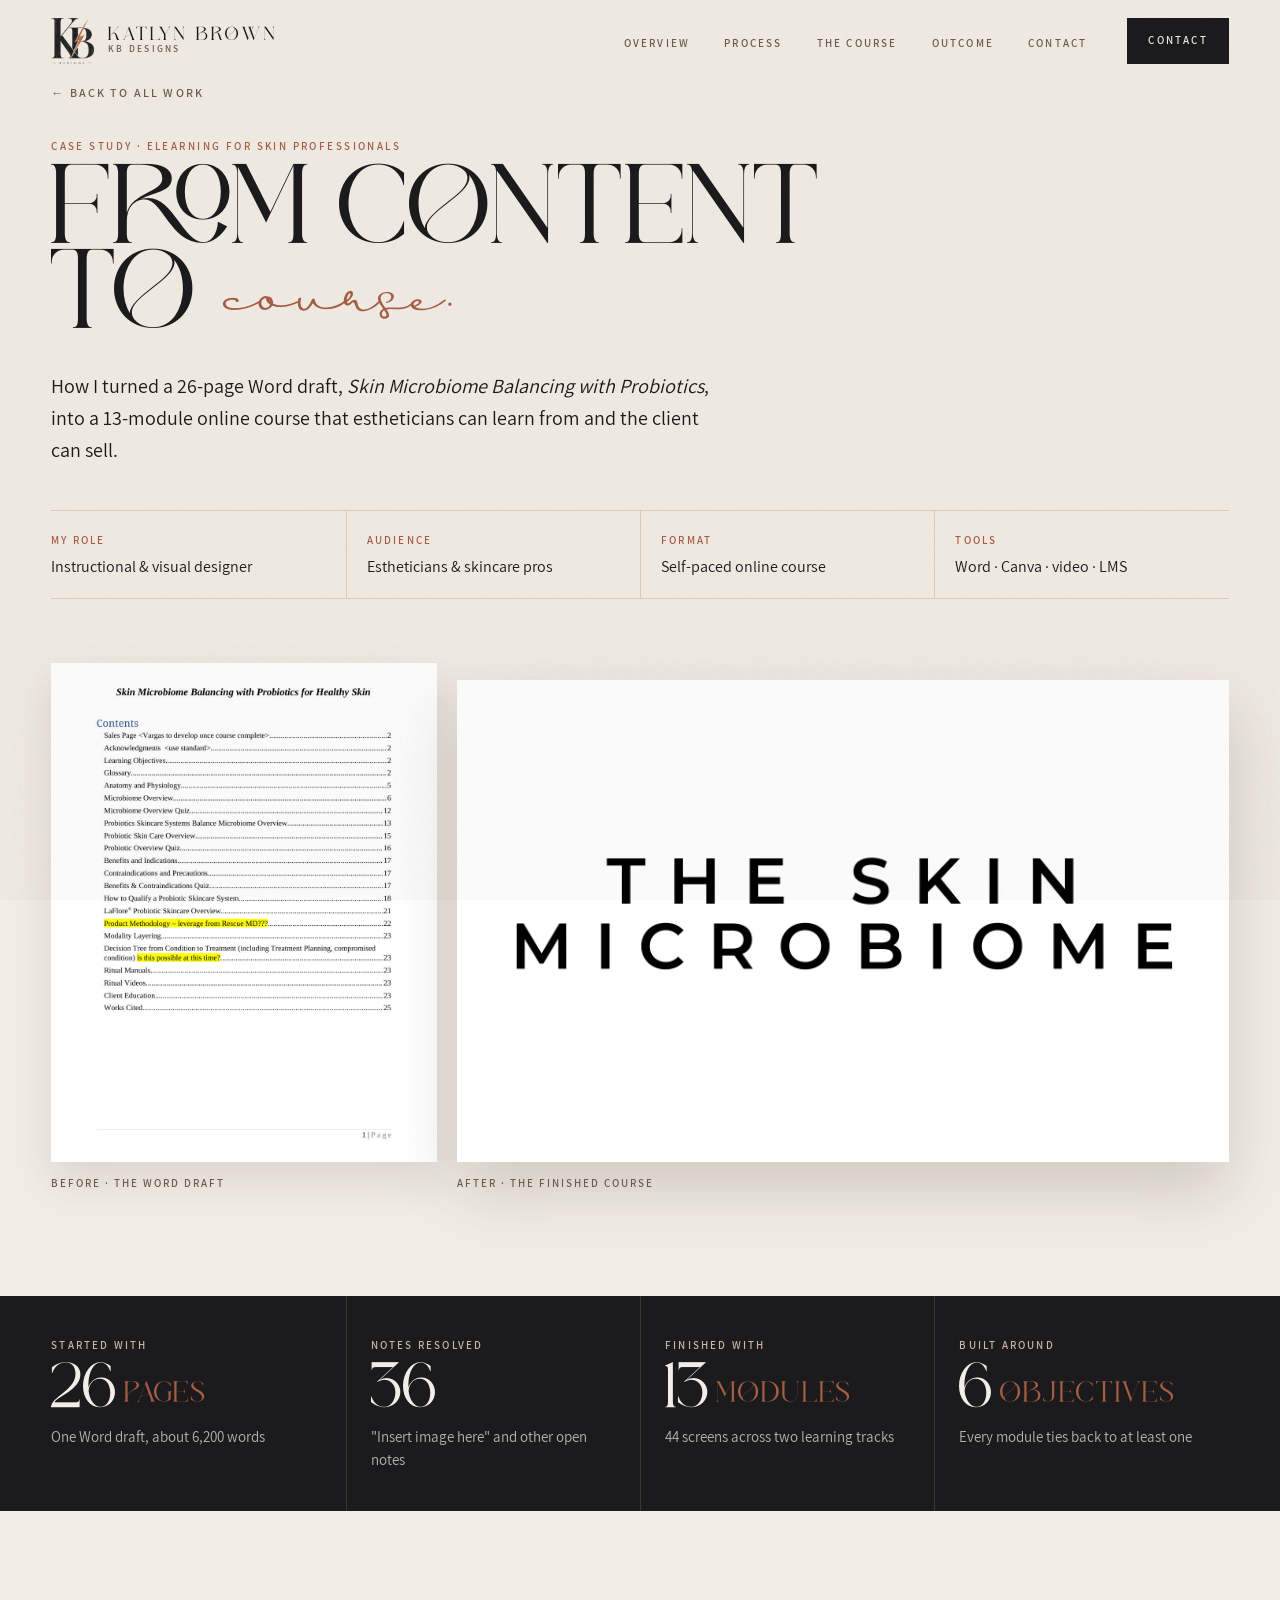
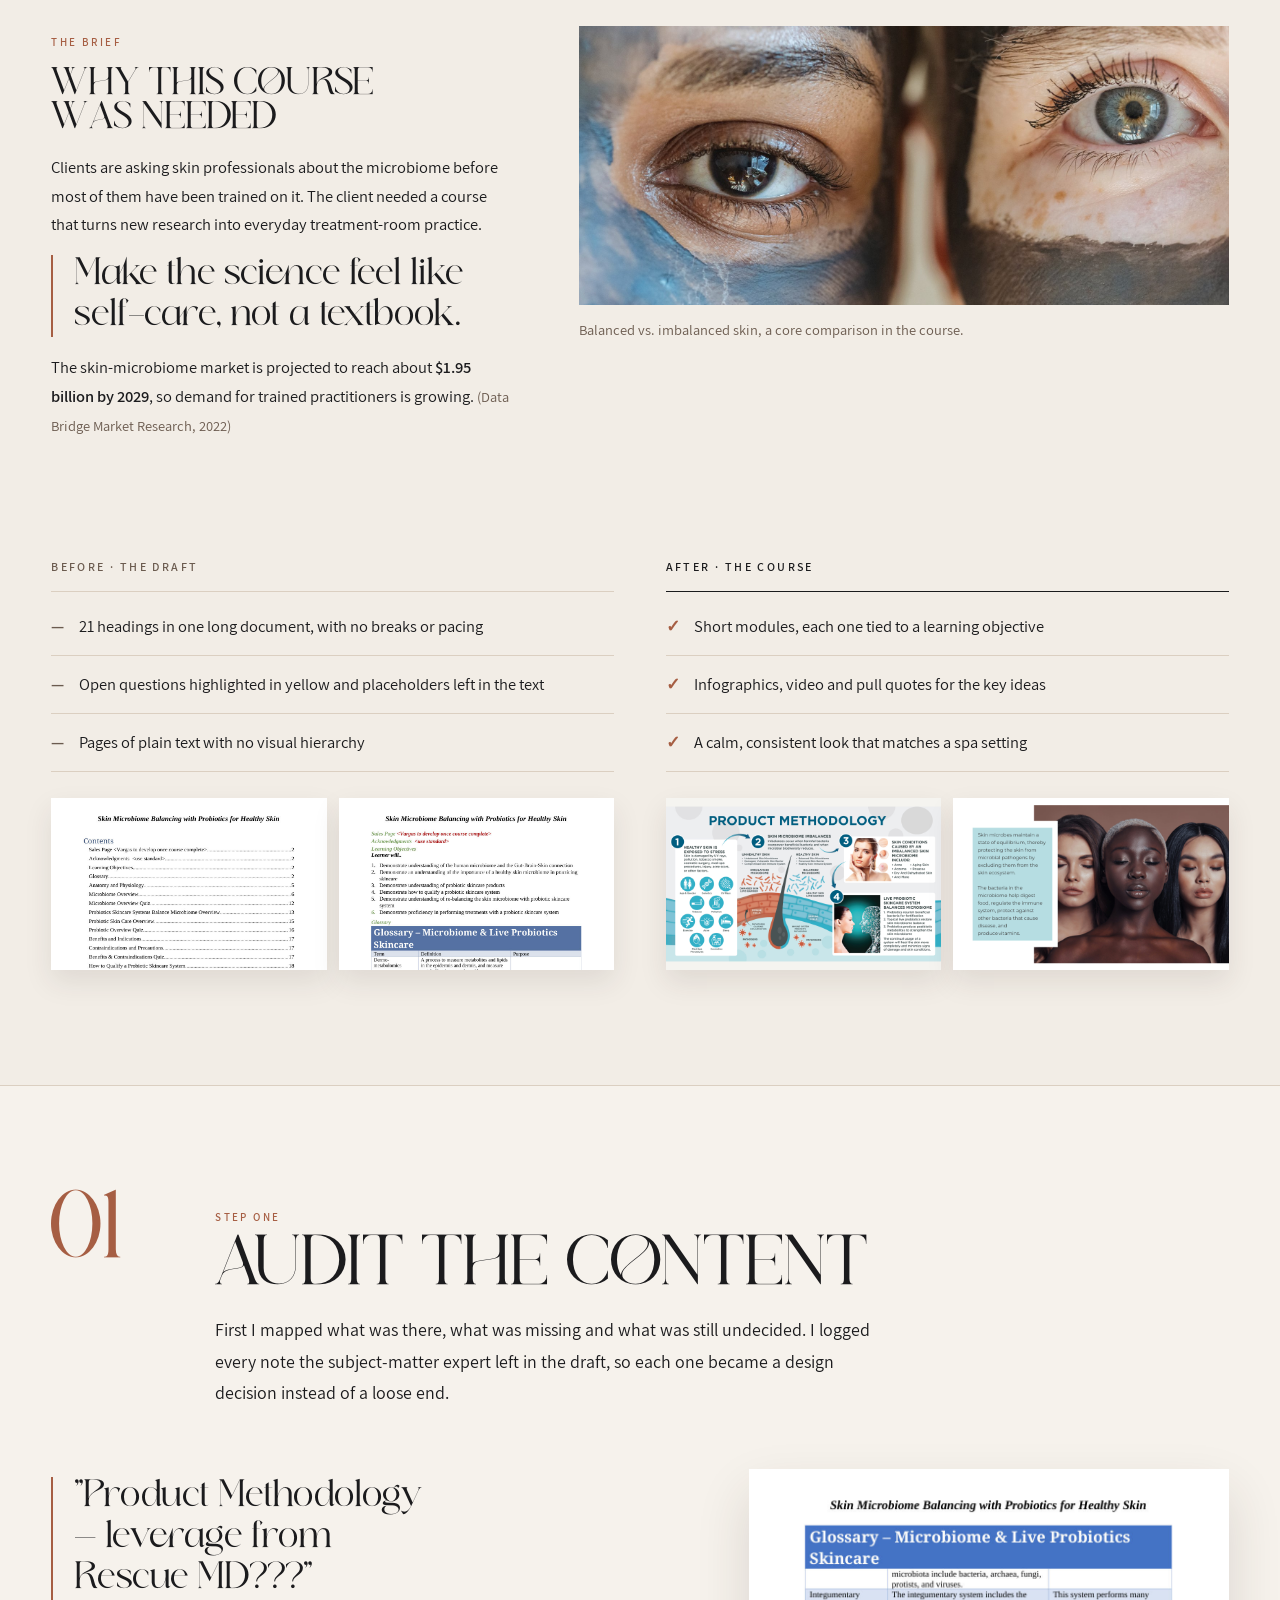
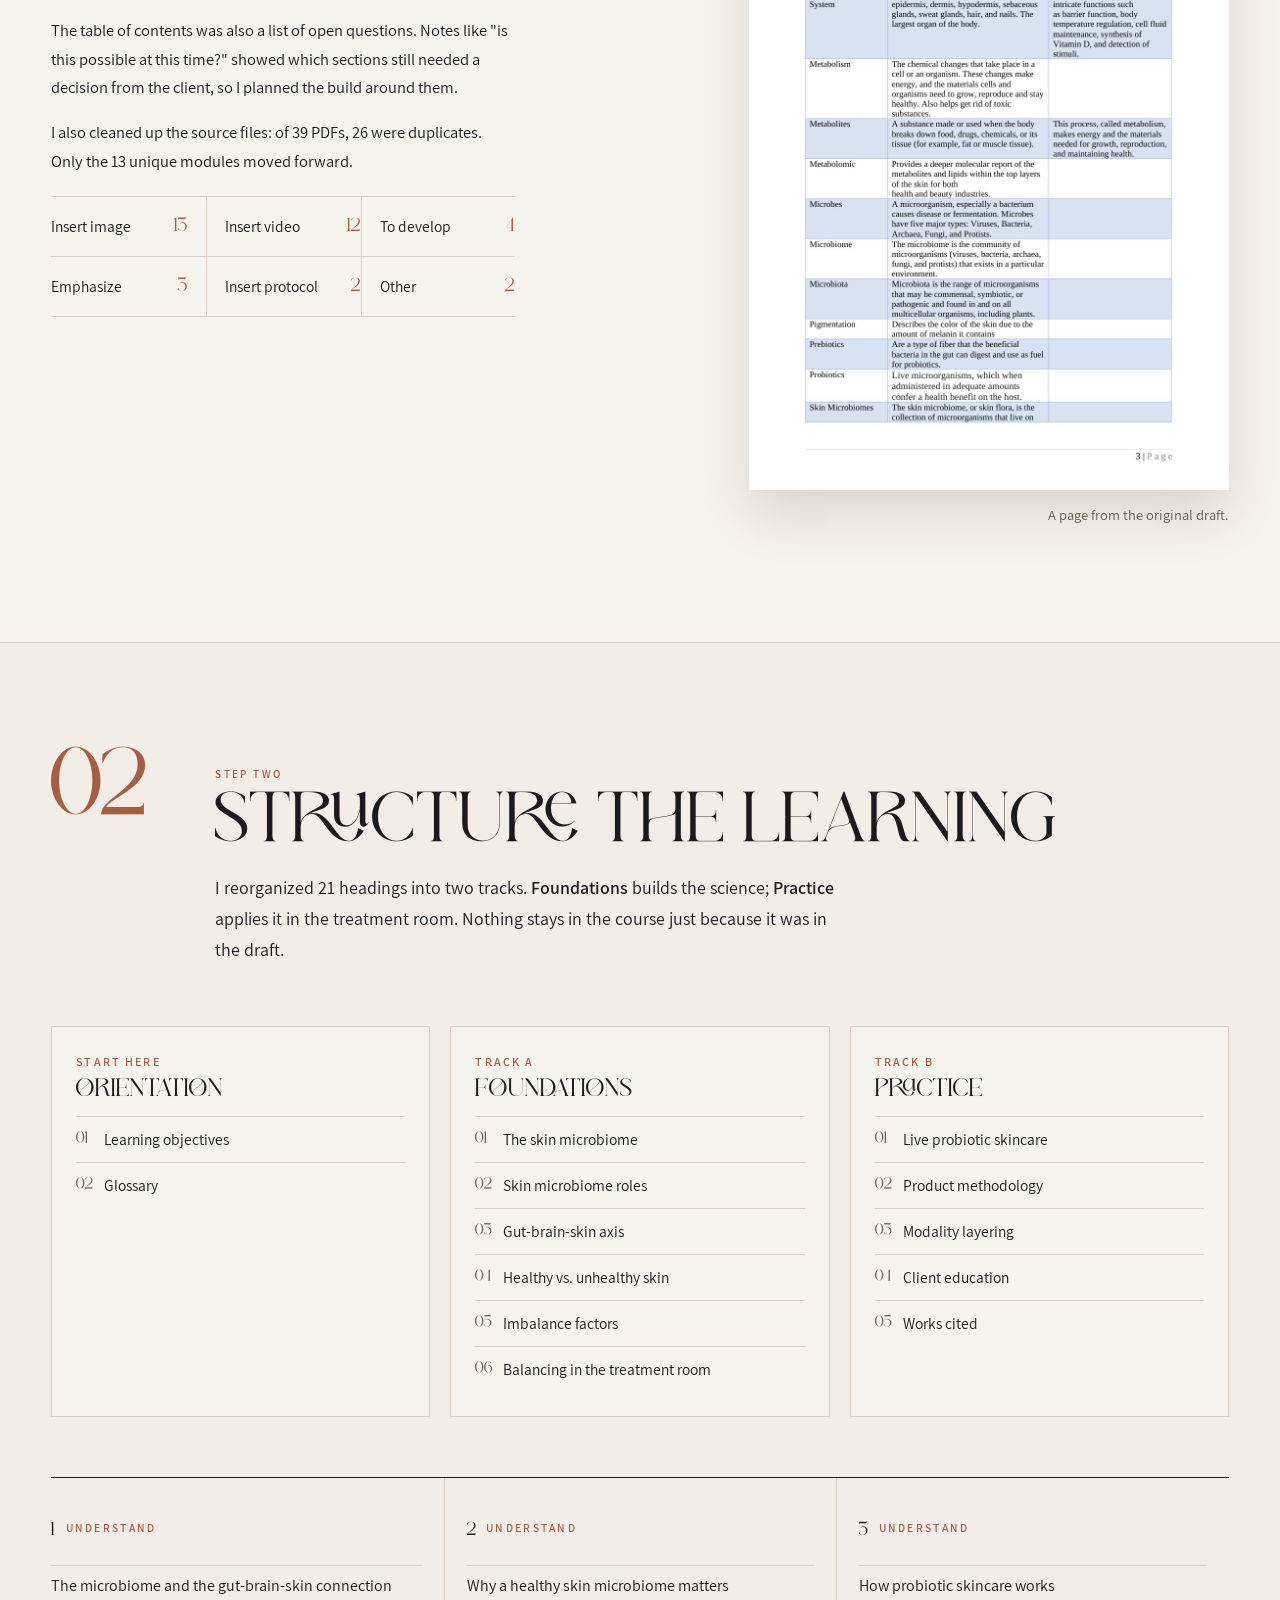
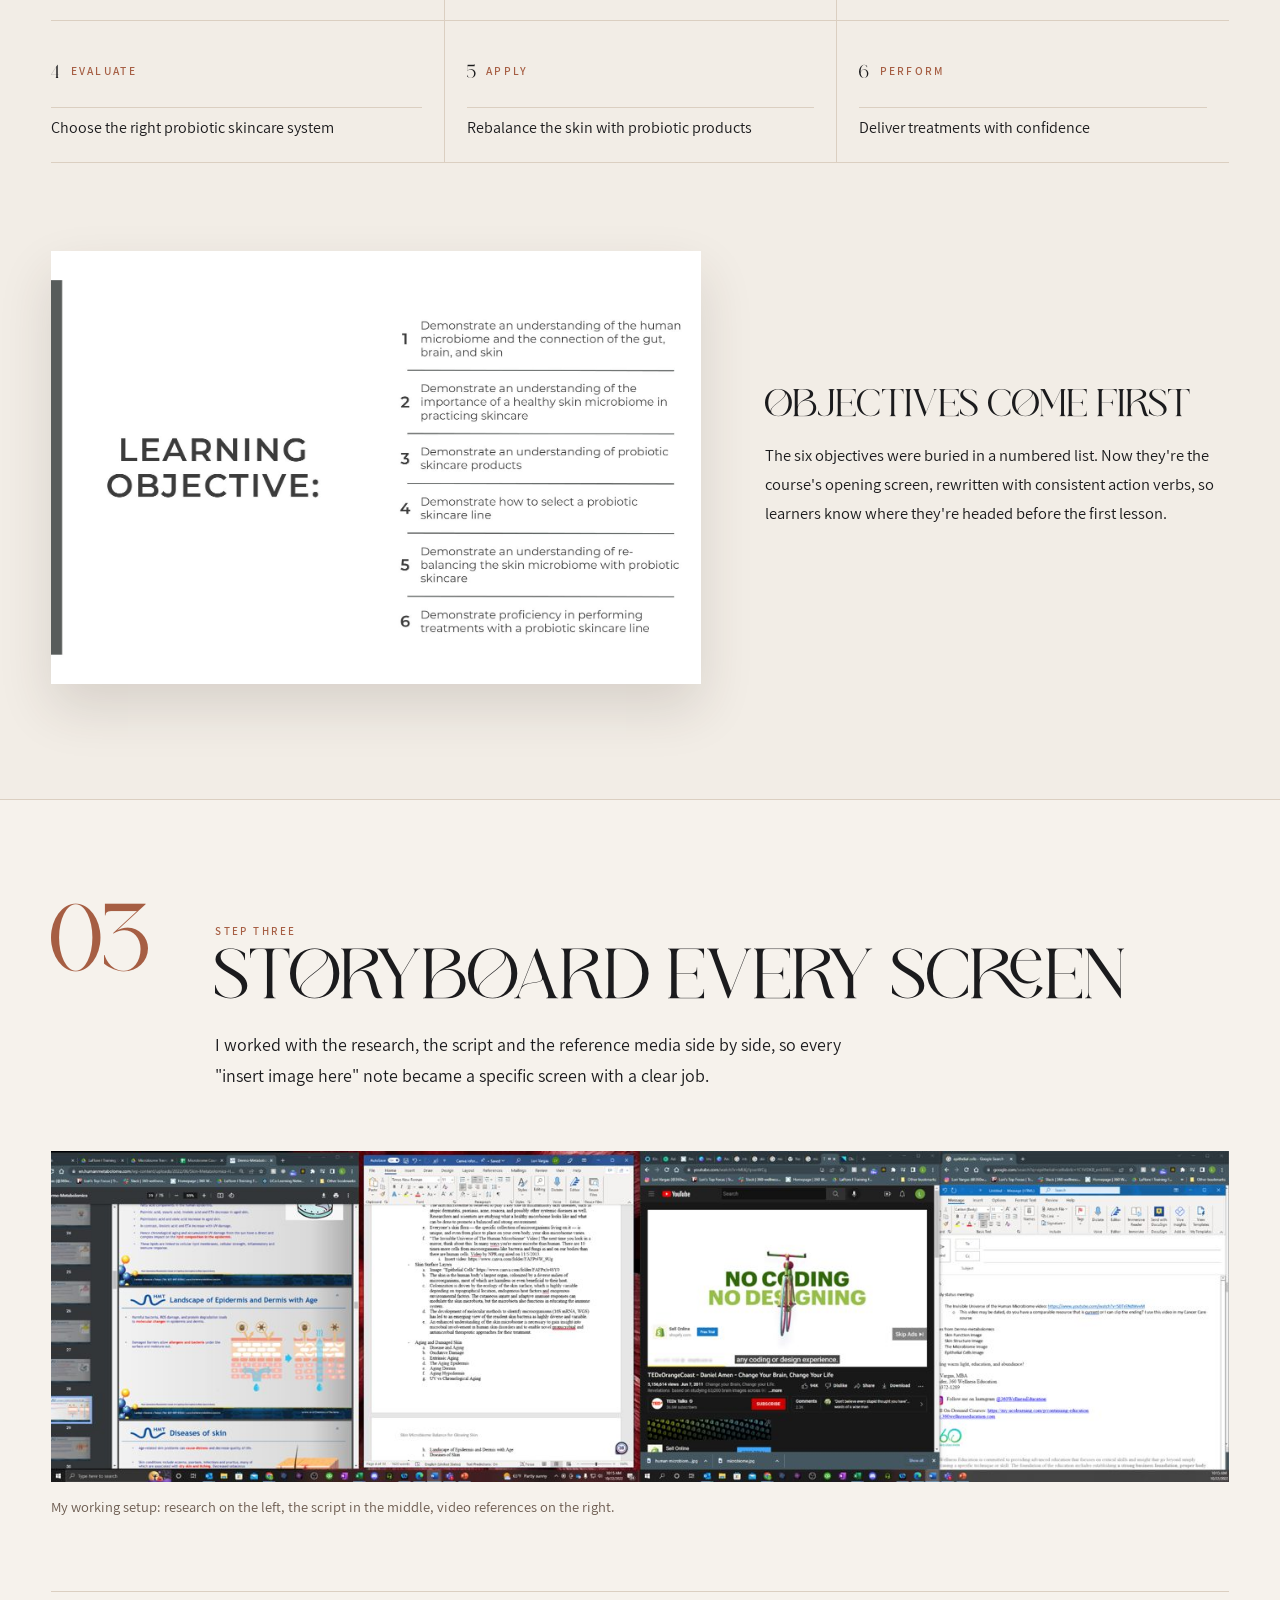
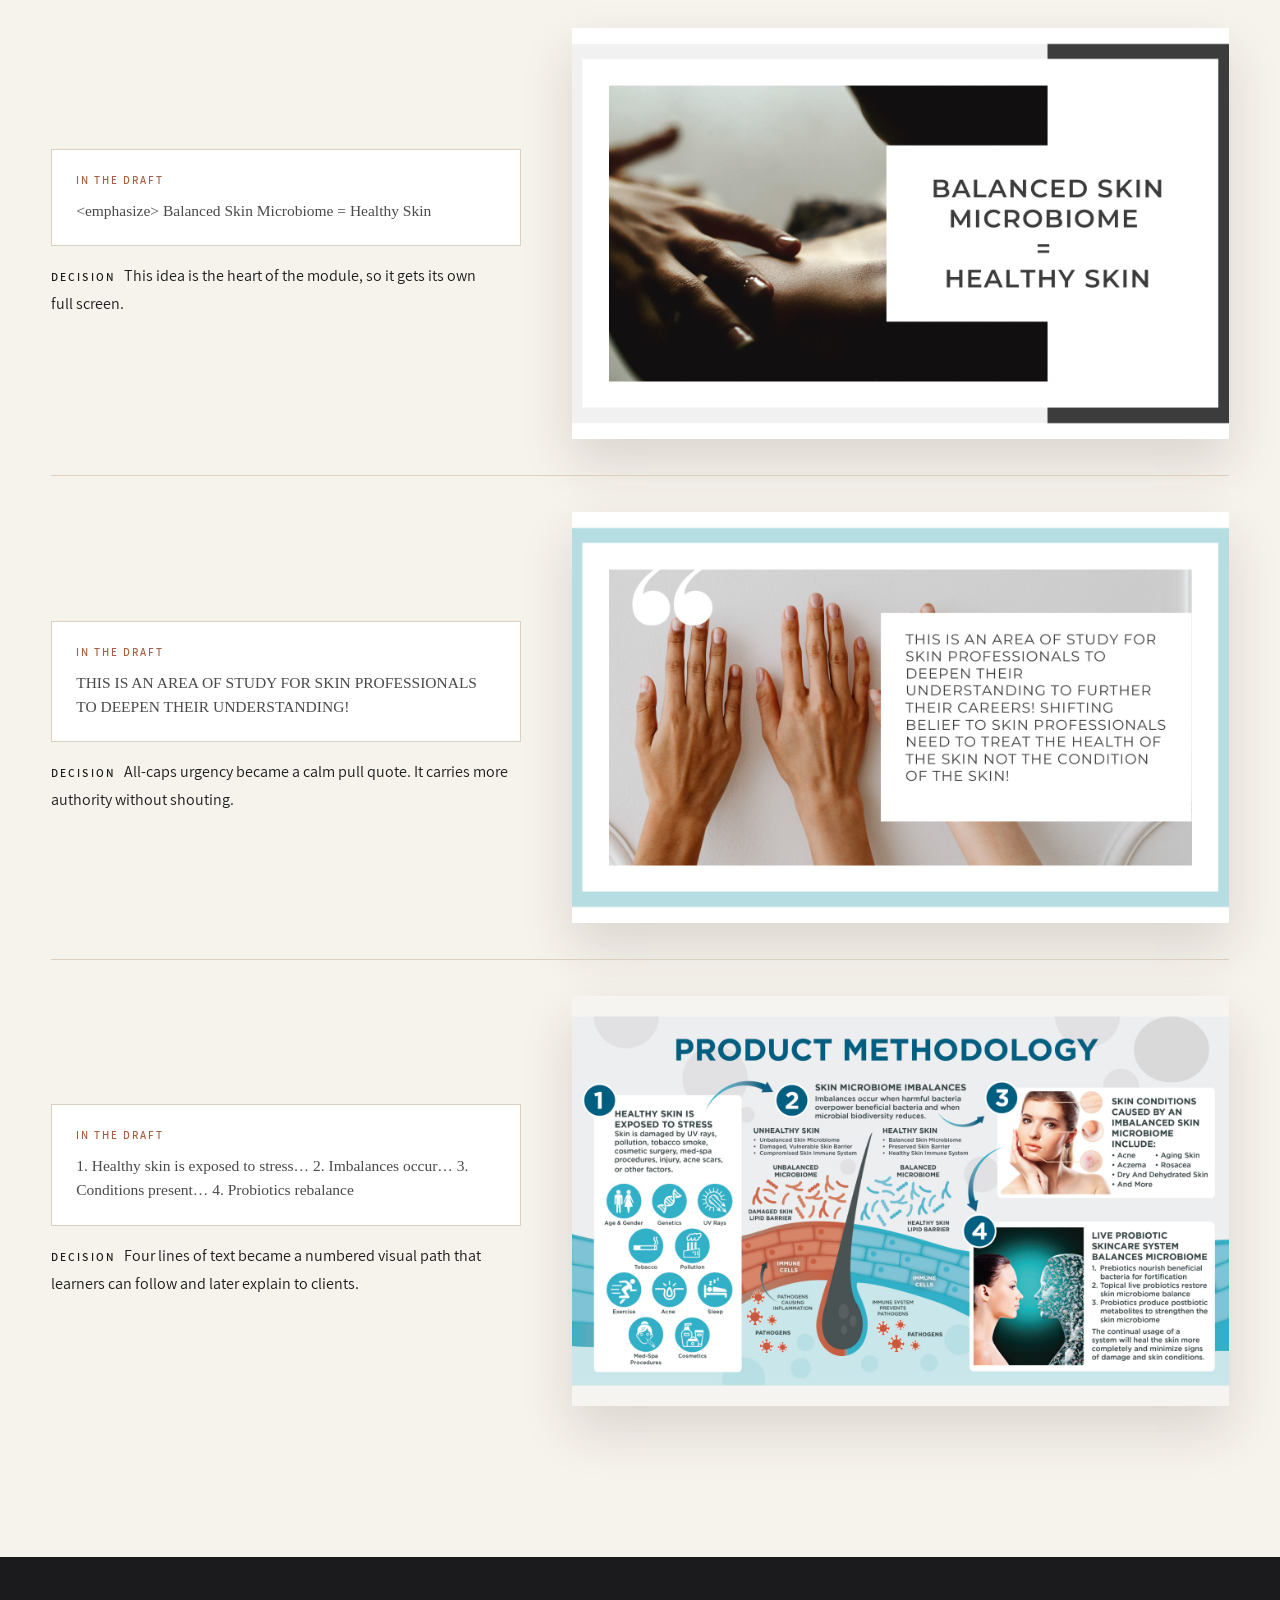
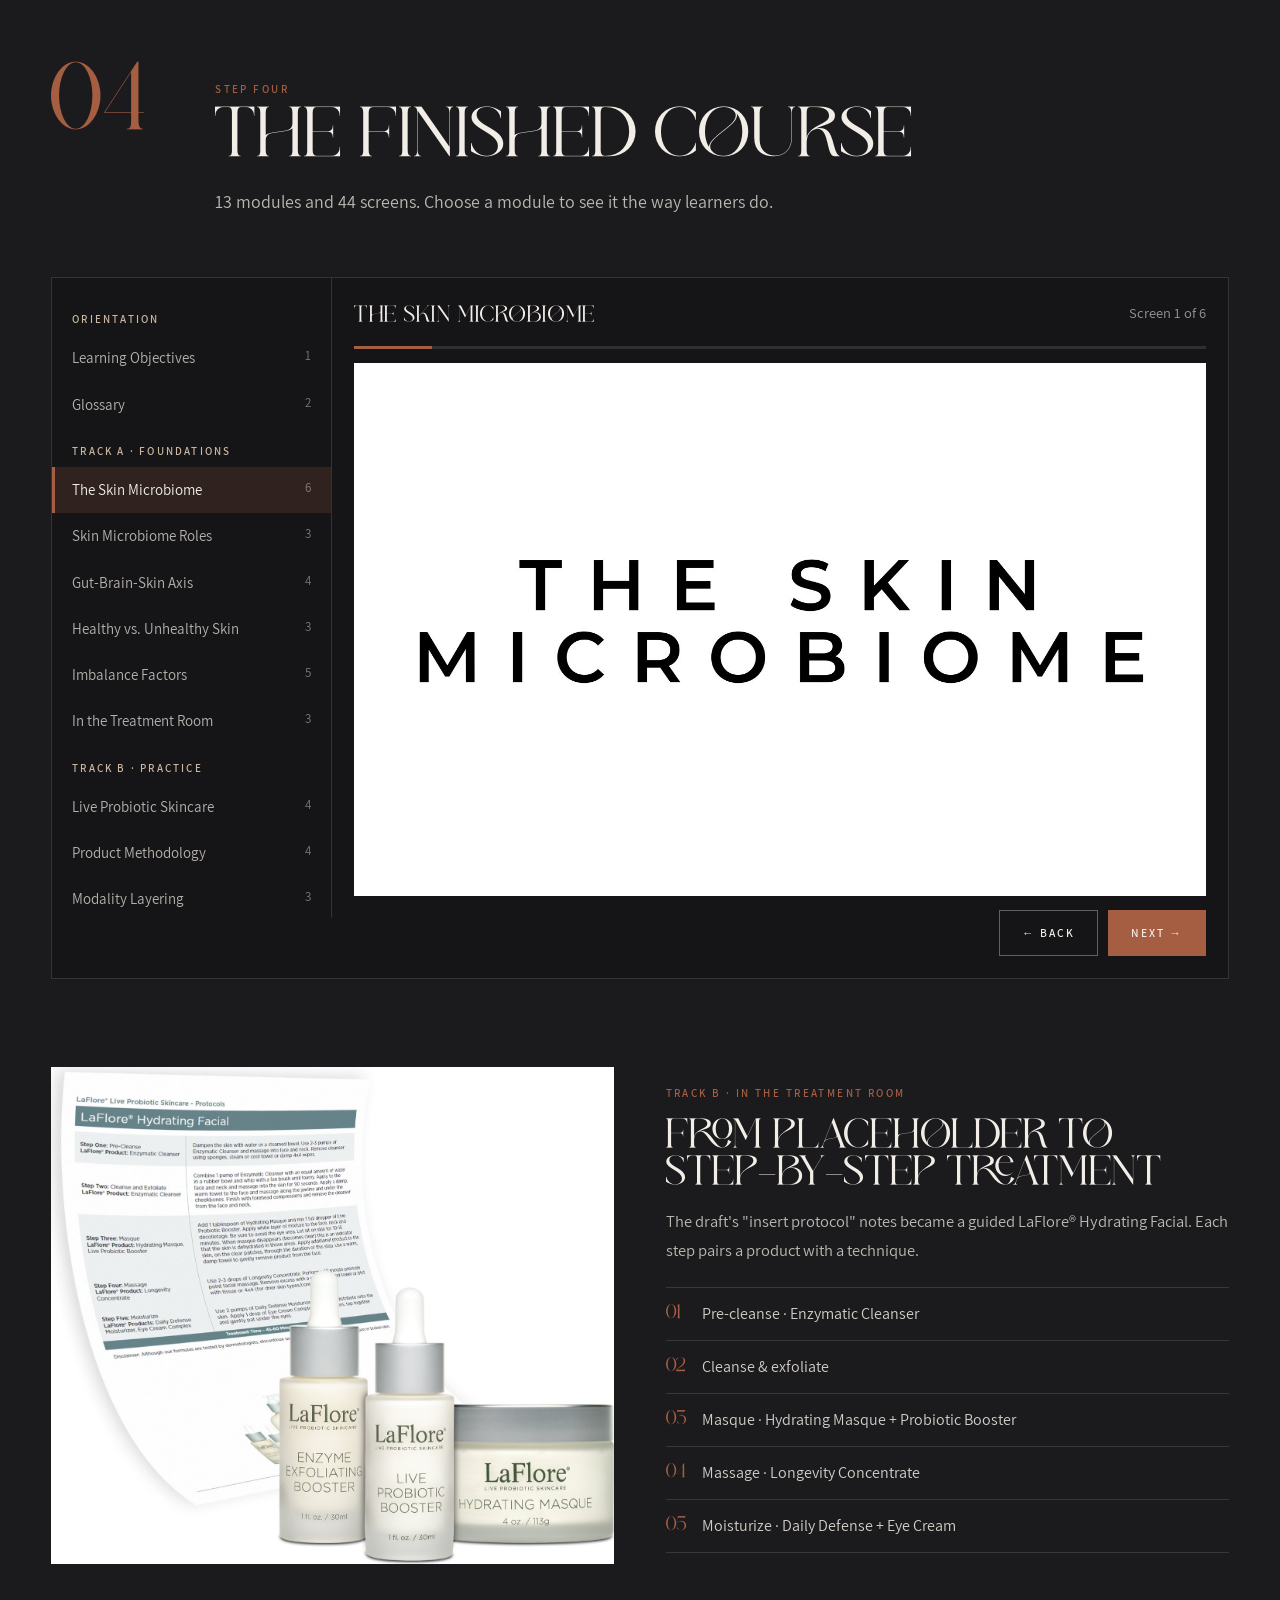
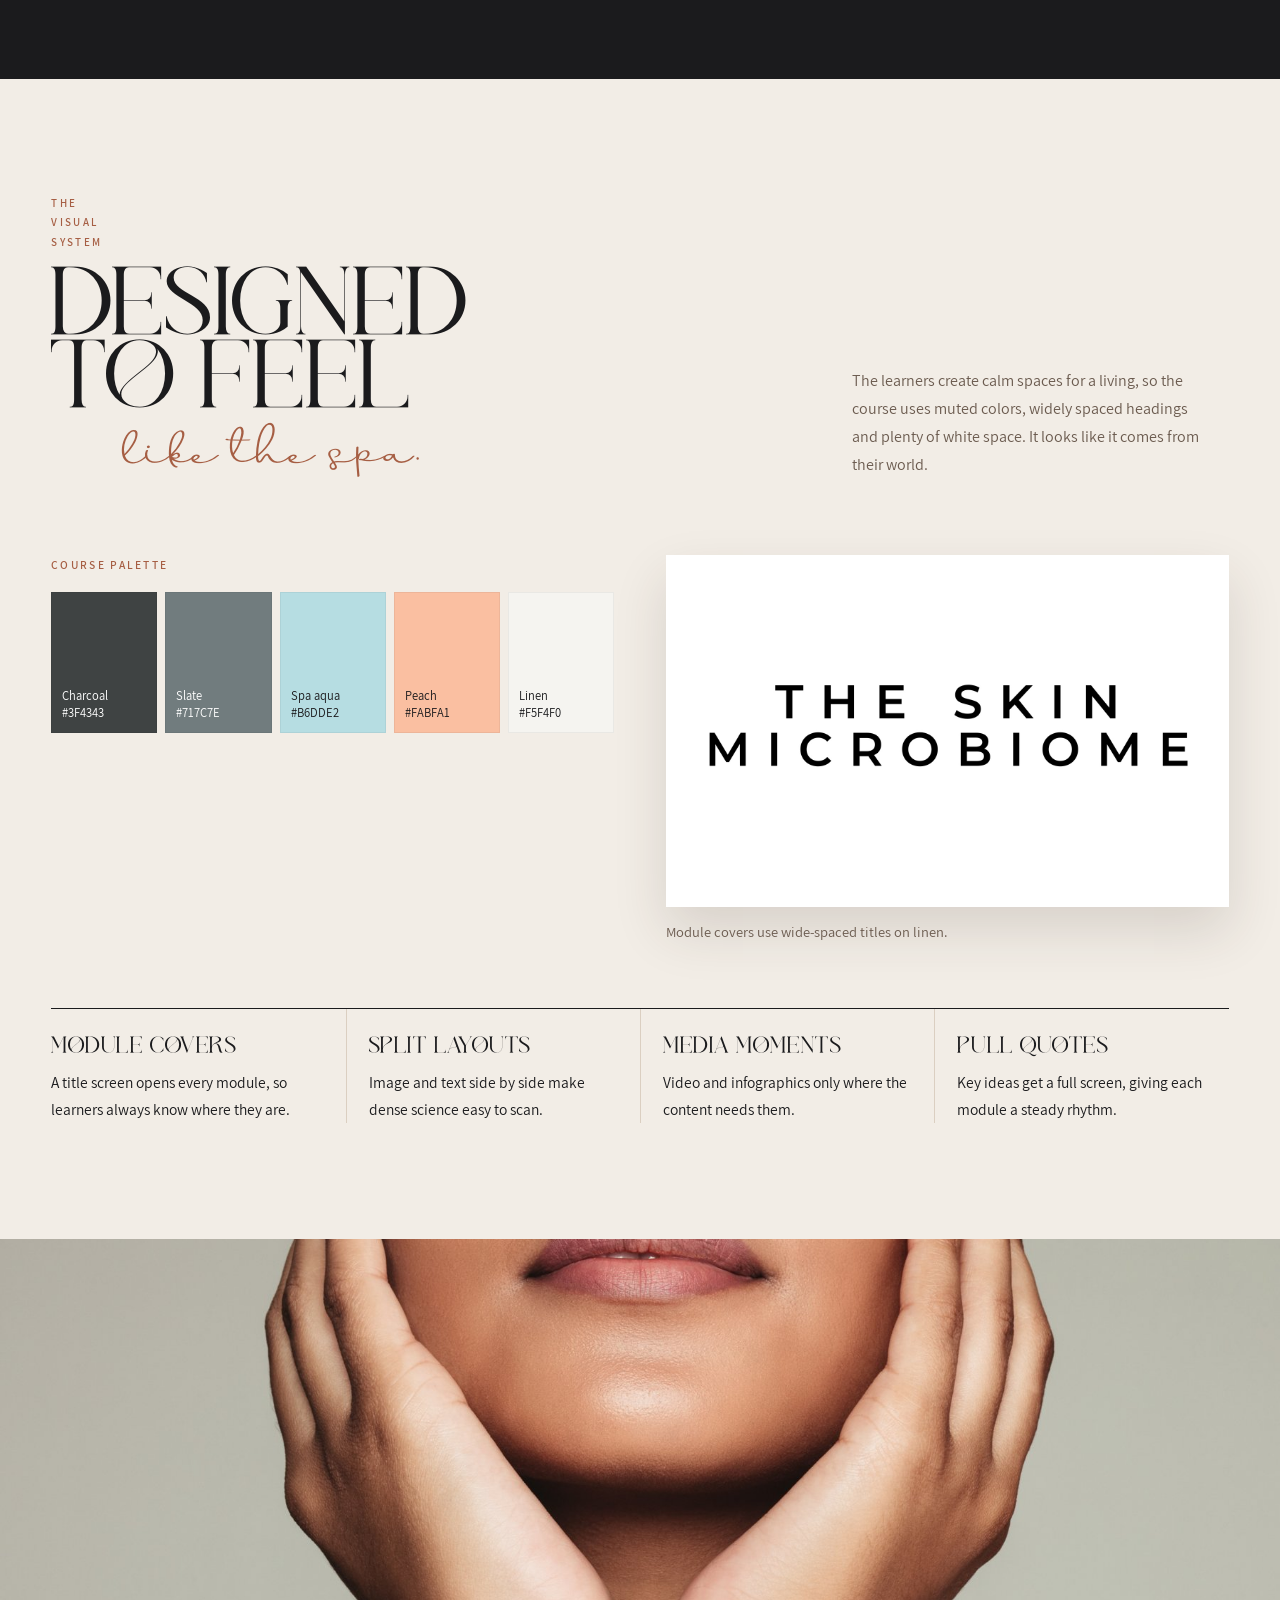
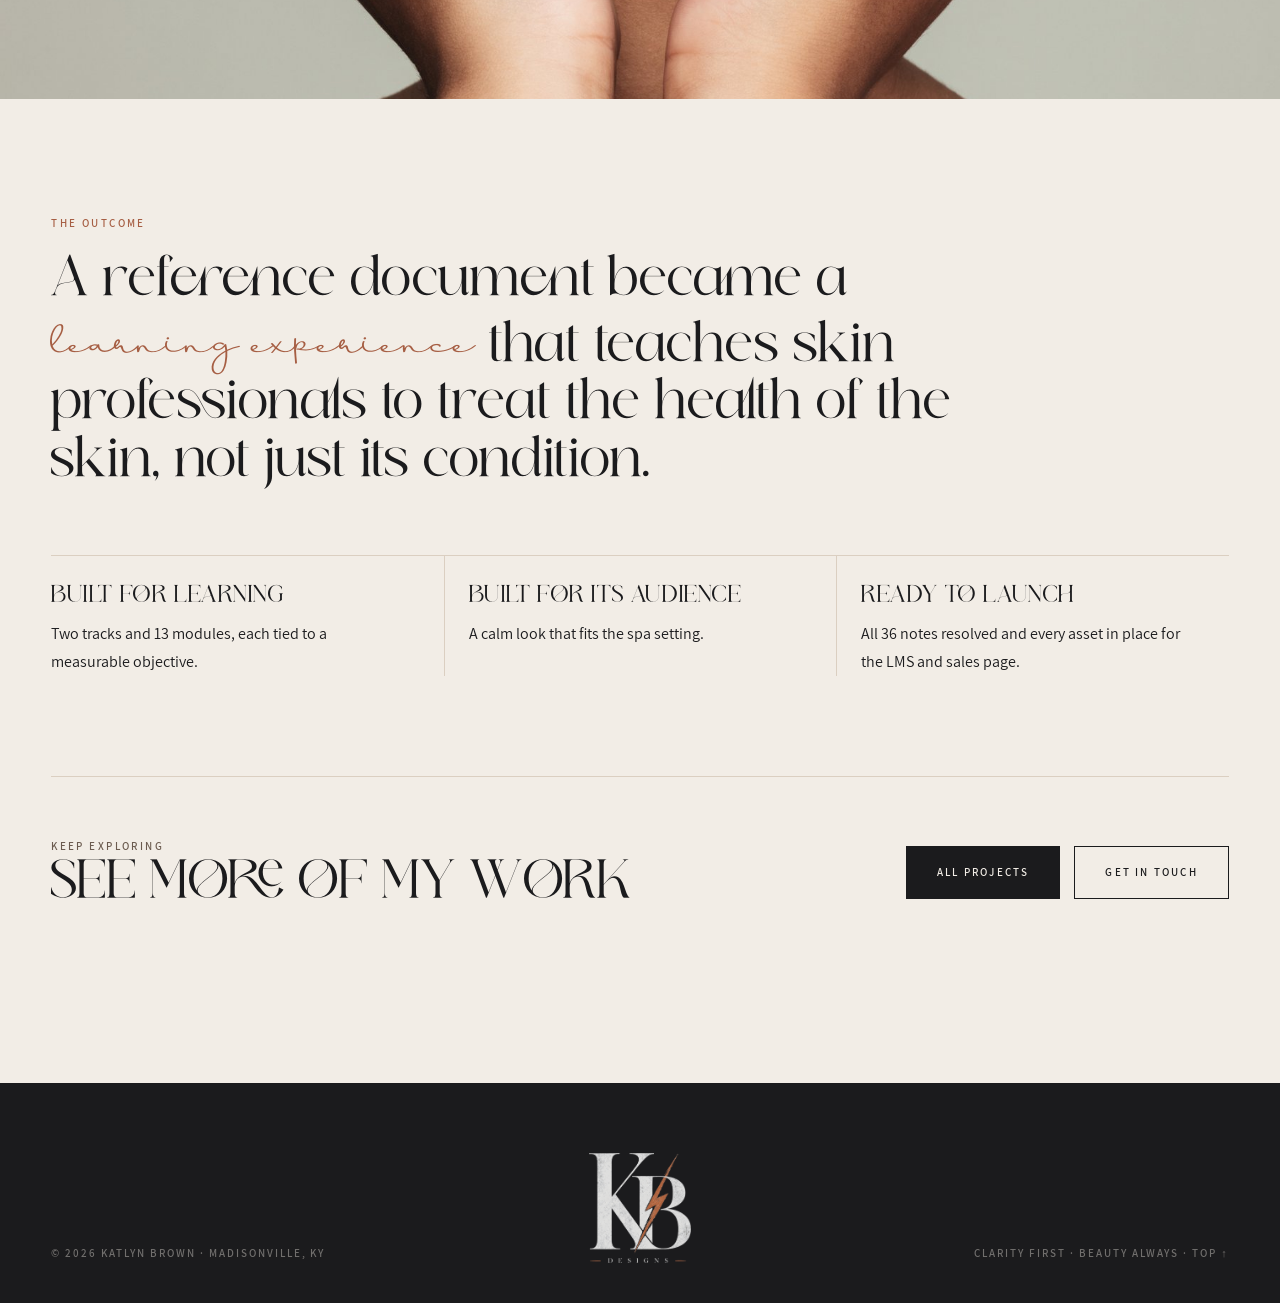
==== commit 7b7bd42b: "Refine KB Designs portfolio design and accessibility" ====
--- a/case-study.html
+++ b/case-study.html
@@ -1,37 +1,277 @@
-<!doctype html>
+<!DOCTYPE html>
 <html lang="en">
 <head>
-  <meta charset="utf-8">
-  <meta name="viewport" content="width=device-width, initial-scale=1">
-  <meta name="description" content="From Content to Course, an instructional design case study by Katlyn Brown of KB Designs.">
-  <meta name="theme-color" content="#17191d">
-  <title>From Content to Course — KB Designs</title>
-  <link rel="icon" href="static/assets/img/favicon-32.png" type="image/png">
-  <link rel="stylesheet" href="static/styles.css">
-  <link rel="stylesheet" href="static/case-study.css">
-  <script src="static/case-study.js" defer></script>
+<meta charset="UTF-8">
+<meta name="viewport" content="width=device-width, initial-scale=1.0">
+<title>From Content to Course — Case Study · Katlyn Brown, KB Designs</title>
+<meta name="description" content="How Katlyn Brown turned a 26-page subject-matter draft on the skin microbiome into a 13-module online course for skin professionals.">
+<link rel="icon" href="assets/img/favicon-32.png" type="image/png">
+<link rel="apple-touch-icon" href="assets/img/favicon-180.png">
+<link rel="preload" href="assets/fonts/Qeilab.otf" as="font" type="font/otf" crossorigin>
+<link rel="stylesheet" href="styles.css">
+<link rel="stylesheet" href="case-study.css">
+<link rel="canonical" href="https://kbdesignedit.github.io/kb-designs-portfolio/case-study.html">
 </head>
-<body class="case-study-page">
-  <a class="skip-link" href="#main">Skip to content</a>
-  <header class="site-header" id="siteHeader">
-    <a class="brand" href="index.html#top" aria-label="KB Designs, back to portfolio"><img src="static/assets/img/kb-mark-light.png" alt="" width="36" height="39"><span>KB <i>Designs</i></span></a>
-    <a class="case-back" href="index.html#work">← Back to all work</a>
-  </header>
-  <main id="main">
-    <section class="case-hero" aria-labelledby="caseTitle"><div class="page-frame case-hero-grid"><div class="case-hero-copy"><p class="eyebrow eyebrow-light"><span>Case study 01</span> Instructional design</p><h1 id="caseTitle">From content<br>to <em>course.</em></h1><p>A learner-centered online course built from complex source material, subject-matter expertise, and a clear plan for application.</p><dl><div><dt>26</dt><dd>pages of source content</dd></div><div><dt>13</dt><dd>learning modules</dd></div><div><dt>36</dt><dd>expert notes resolved</dd></div></dl></div><figure class="case-hero-art"><img src="static/assets/case-study/cs-03.jpg" alt="Course visual and module content from the From Content to Course project" width="1600" height="1000"><figcaption>From Content to Course / KB Designs</figcaption></figure></div></section>
-
-    <section class="case-context"><div class="case-wrap case-context-grid js-reveal"><p class="eyebrow"><span>01</span> The challenge</p><div><h2>A strong subject matter expert needs an equally strong <em>learning structure.</em></h2><p>The original content was detailed, credible, and full of useful information. The design problem was to turn it into a self-paced experience that gave learners a clear path, practical confidence, and a reason to keep moving.</p><ul class="context-list"><li><span>Source</span><strong>Specialist content with complex concepts and dense references</strong></li><li><span>Audience</span><strong>Professionals who need clarity they can apply in practice</strong></li><li><span>Goal</span><strong>Make the content easier to follow, retain, and use</strong></li></ul></div></div></section>
-
-    <section class="case-stage case-stage-dark"><div class="case-wrap case-stage-grid"><div class="stage-copy js-reveal"><p class="eyebrow eyebrow-light"><span>02</span> Audit the content</p><h2>Find the learning inside the <em>information.</em></h2><p>First came a close read of the existing material. Content was grouped by decision, action, and supporting knowledge so the course could lead with what learners needed most.</p><p>That audit surfaced the strongest examples, the missing bridges between ideas, and the places where visual explanation would do more than another paragraph.</p></div><div class="stage-stack js-reveal"><img class="case-card-one" src="static/assets/case-study/cs-01.jpg" alt="Source material page used during the content audit" width="980" height="1268" loading="lazy"><img class="case-card-two" src="static/assets/case-study/cs-02.jpg" alt="Additional source material page used during the content audit" width="980" height="1268" loading="lazy"></div></div></section>
-
-    <section class="case-stage"><div class="case-wrap case-stage-grid case-stage-reverse"><div class="stage-copy js-reveal"><p class="eyebrow"><span>03</span> Structure the learning</p><h2>Build a route that makes the next idea <em>obvious.</em></h2><p>The course architecture translated the audit into a deliberate sequence: orient the learner, explain the concept, show it in context, and create a moment to check understanding.</p><p>Each module earned its place in the journey and gave the learner a clear reason to continue.</p></div><figure class="case-wide-image js-reveal"><img src="static/assets/case-study/cs-14.jpg" alt="Course structure and design map" width="1400" height="393" loading="lazy"><figcaption>Learning flow / hierarchy before visual polish</figcaption></figure></div></section>
-
-    <section class="case-stage case-stage-sage"><div class="case-wrap case-stage-grid"><div class="stage-copy js-reveal"><p class="eyebrow"><span>04</span> Storyboard every screen</p><h2>Make the media choices <em>deliberate.</em></h2><p>A storyboard creates agreement before development begins. Each screen identifies the learning purpose, content treatment, interaction, and visual direction so the finished course remains focused on what the learner should notice.</p><a class="text-link" href="static/assets/docs/Aromatherapy-Curriculum-Sample.pdf" target="_blank" rel="noopener">Open a curriculum sample <span aria-hidden="true">↗</span></a></div><div class="storyboard-grid js-reveal"><img src="static/assets/case-study/cs-13.jpg" alt="Learning objective screen from the course storyboard" width="1600" height="1067" loading="lazy"><img src="static/assets/case-study/cs-20.jpg" alt="Storyboarding detail from the course" width="1600" height="1000" loading="lazy"></div></div></section>
-
-    <section class="case-outcome"><div class="case-wrap outcome-grid js-reveal"><div><p class="eyebrow eyebrow-light"><span>05</span> The result</p><h2>A course that feels as purposeful as the expertise <em>inside it.</em></h2></div><div><p>By giving structure to the source material before styling the experience, the finished course became easier to navigate, more engaging to complete, and ready to support application in the real world.</p><ul><li>Modular structure that supports focused learning</li><li>Consistent visual language across the experience</li><li>Content decisions grounded in learner needs</li><li>Clear moments for reflection and knowledge checking</li></ul><a class="button button-secondary" href="index.html#work">Explore more work <span aria-hidden="true">→</span></a></div></div></section>
-
-    <section class="case-next"><div class="case-wrap"><p class="eyebrow">Next up</p><a href="index.html#contact">Have a complex idea? <em>Let’s make it clear.</em> <span aria-hidden="true">↗</span></a></div></section>
-  </main>
-  <footer class="site-footer"><div class="page-frame footer-content"><a class="brand brand-footer" href="index.html#top"><img src="static/assets/img/kb-mark-light.png" alt="" width="36" height="39"><span>KB <i>Designs</i></span></a><p>Learning design + content strategy, made memorable.</p><div><a href="index.html#work">Work</a><a href="index.html#approach">Approach</a><a href="index.html#contact">Contact</a></div><small>© 2026 Katlyn Brown</small></div></footer>
+<body>
+<div id="site-shell">
+
+<header class="nav" id="nav">
+  <div class="nav-in">
+    <a href="index.html" class="nav-logo" aria-label="KB Designs — home">
+      <img src="assets/img/kb-mark-dark.png" alt="">
+      <span>Katlyn Brown<small>KB Designs</small></span>
+    </a>
+    <ul class="nav-links" id="navLinks">
+      <li><a href="#overview">Overview</a></li>
+      <li><a href="#process">Process</a></li>
+      <li><a href="#course">The Course</a></li>
+      <li><a href="#outcome">Outcome</a></li>
+      <li><a href="index.html#contact">Contact</a></li>
+    </ul>
+    <a href="index.html#contact" class="btn btn-solid nav-cta">Contact</a>
+    <button class="nav-burger" id="burger" aria-label="Open menu" aria-expanded="false"><span></span><span></span></button>
+  </div>
+</header>
+
+<main>
+
+<!-- HERO -->
+<section class="cs-hero" data-screen-label="01 Case Hero">
+  <div class="wrap">
+    <a href="index.html#work" class="cs-back">← Back to all work</a>
+    <span class="eyebrow" style="display:block">Case study · eLearning for skin professionals</span>
+    <h1>From content to <span class="script">course.</span></h1>
+    <p class="lede">How I turned a 26-page Word draft, <em>Skin Microbiome Balancing with Probiotics</em>, into a 13-module online course that estheticians can learn from and the client can sell.</p>
+    <dl class="cs-meta">
+      <div><dt>My role</dt><dd>Instructional &amp; visual designer</dd></div>
+      <div><dt>Audience</dt><dd>Estheticians &amp; skincare pros</dd></div>
+      <div><dt>Format</dt><dd>Self-paced online course</dd></div>
+      <div><dt>Tools</dt><dd>Word · Canva · video · LMS</dd></div>
+    </dl>
+    <div class="cs-cover">
+      <figure class="doc-fig rv"><img class="doc" src="assets/case-study/cs-01.jpg" alt="The original Word draft's table of contents"><figcaption>Before · the Word draft</figcaption></figure>
+      <figure class="rv"><img class="after" src="assets/case-study/cs-03.jpg" alt="The finished course's Skin Microbiome title screen"><figcaption>After · the finished course</figcaption></figure>
+    </div>
+  </div>
+</section>
+
+<!-- AT A GLANCE -->
+<section class="on-dark" style="margin-top:clamp(64px,8vw,110px)" data-screen-label="02 At a glance">
+  <div class="wrap cs-nums">
+    <div><div class="k">Started with</div><div class="v">26<small>pages</small></div><div class="d">One Word draft, about 6,200 words</div></div>
+    <div><div class="k">Notes resolved</div><div class="v">36</div><div class="d">"Insert image here" and other open notes</div></div>
+    <div><div class="k">Finished with</div><div class="v">13<small>modules</small></div><div class="d">44 screens across two learning tracks</div></div>
+    <div><div class="k">Built around</div><div class="v">6<small>objectives</small></div><div class="d">Every module ties back to at least one</div></div>
+  </div>
+</section>
+
+<!-- OVERVIEW -->
+<section class="sec" id="overview" data-screen-label="03 Overview">
+  <div class="wrap">
+    <div class="cs-split">
+      <div class="rv">
+        <span class="eyebrow">The brief</span>
+        <h3 style="margin-top:14px">Why this course was needed</h3>
+        <p>Clients are asking skin professionals about the microbiome before most of them have been trained on it. The client needed a course that turns new research into everyday treatment-room practice.</p>
+        <p class="cs-quote">Make the science feel like self-care, not a textbook.</p>
+        <p>The skin-microbiome market is projected to reach about <strong>$1.95 billion by 2029</strong>, so demand for trained practitioners is growing. <span style="color:var(--fg3);font-size:14.5px">(Data Bridge Market Research, 2022)</span></p>
+      </div>
+      <figure class="cs-fig rv"><img src="assets/case-study/cs-05.jpg" alt="Close-ups comparing balanced and imbalanced skin"><figcaption>Balanced vs. imbalanced skin, a core comparison in the course.</figcaption></figure>
+    </div>
+
+    <div class="ba-cols rv" style="margin-top:clamp(64px,8vw,100px)">
+      <div class="before">
+        <h3>Before · the draft</h3>
+        <ul>
+          <li>21 headings in one long document, with no breaks or pacing</li>
+          <li>Open questions highlighted in yellow and placeholders left in the text</li>
+          <li>Pages of plain text with no visual hierarchy</li>
+        </ul>
+        <div class="imgs"><img src="assets/case-study/cs-01.jpg" alt="Draft table of contents"><img src="assets/case-study/cs-02.jpg" alt="Draft learning objectives page"></div>
+      </div>
+      <div class="after">
+        <h3>After · the course</h3>
+        <ul>
+          <li>Short modules, each one tied to a learning objective</li>
+          <li>Infographics, video and pull quotes for the key ideas</li>
+          <li>A calm, consistent look that matches a spa setting</li>
+        </ul>
+        <div class="imgs"><img src="assets/case-study/cs-09.jpg" alt="Product methodology infographic"><img src="assets/case-study/cs-10.jpg" alt="Skin microbiome roles screen"></div>
+      </div>
+    </div>
+  </div>
+</section>
+
+<!-- PROCESS -->
+<div id="process"></div>
+
+<section class="sec stage" style="background:var(--alabaster)" data-screen-label="04 Step 1">
+  <div class="wrap">
+    <div class="stage-head rv">
+      <span class="no">01</span>
+      <div><span class="eyebrow">Step one</span><h2>Audit the content</h2>
+      <p>First I mapped what was there, what was missing and what was still undecided. I logged every note the subject-matter expert left in the draft, so each one became a design decision instead of a loose end.</p></div>
+    </div>
+    <div class="cs-split">
+      <div class="rv">
+        <p class="cs-quote">"Product Methodology — leverage from Rescue MD???"</p>
+        <p>The table of contents was also a list of open questions. Notes like "is this possible at this time?" showed which sections still needed a decision from the client, so I planned the build around them.</p>
+        <p>I also cleaned up the source files: of 39 PDFs, 26 were duplicates. Only the 13 unique modules moved forward.</p>
+        <div class="flags">
+          <div>Insert image <b>13</b></div><div>Insert video <b>12</b></div><div>To develop <b>4</b></div>
+          <div>Emphasize <b>3</b></div><div>Insert protocol <b>2</b></div><div>Other <b>2</b></div>
+        </div>
+      </div>
+      <figure class="cs-fig shadow rv"><img src="assets/case-study/cs-12.jpg" alt="A glossary page from the original draft" style="max-width:480px;margin-left:auto"><figcaption style="text-align:right">A page from the original draft.</figcaption></figure>
+    </div>
+  </div>
+</section>
+
+<section class="sec stage" data-screen-label="05 Step 2">
+  <div class="wrap">
+    <div class="stage-head rv">
+      <span class="no">02</span>
+      <div><span class="eyebrow">Step two</span><h2>Structure the learning</h2>
+      <p>I reorganized 21 headings into two tracks. <strong>Foundations</strong> builds the science; <strong>Practice</strong> applies it in the treatment room. Nothing stays in the course just because it was in the draft.</p></div>
+    </div>
+    <div class="arch rv">
+      <div class="track"><h4>Start here</h4><div class="t">Orientation</div><ol><li>Learning objectives</li><li>Glossary</li></ol></div>
+      <div class="track"><h4>Track A</h4><div class="t">Foundations</div><ol><li>The skin microbiome</li><li>Skin microbiome roles</li><li>Gut-brain-skin axis</li><li>Healthy vs. unhealthy skin</li><li>Imbalance factors</li><li>Balancing in the treatment room</li></ol></div>
+      <div class="track"><h4>Track B</h4><div class="t">Practice</div><ol><li>Live probiotic skincare</li><li>Product methodology</li><li>Modality layering</li><li>Client education</li><li>Works cited</li></ol></div>
+    </div>
+    <div class="objs rv">
+      <div><div class="verb"><b>1</b>Understand</div><p>The microbiome and the gut-brain-skin connection</p></div>
+      <div><div class="verb"><b>2</b>Understand</div><p>Why a healthy skin microbiome matters</p></div>
+      <div><div class="verb"><b>3</b>Understand</div><p>How probiotic skincare works</p></div>
+      <div><div class="verb"><b>4</b>Evaluate</div><p>Choose the right probiotic skincare system</p></div>
+      <div><div class="verb"><b>5</b>Apply</div><p>Rebalance the skin with probiotic products</p></div>
+      <div><div class="verb"><b>6</b>Perform</div><p>Deliver treatments with confidence</p></div>
+    </div>
+    <div class="cs-split rev" style="margin-top:clamp(56px,7vw,88px);align-items:center">
+      <figure class="cs-fig shadow rv"><img src="assets/case-study/cs-13.jpg" alt="The learning objectives as the course's opening screen"></figure>
+      <div class="rv"><h3>Objectives come first</h3><p>The six objectives were buried in a numbered list. Now they're the course's opening screen, rewritten with consistent action verbs, so learners know where they're headed before the first lesson.</p></div>
+    </div>
+  </div>
+</section>
+
+<section class="sec stage" style="background:var(--alabaster)" data-screen-label="06 Step 3">
+  <div class="wrap">
+    <div class="stage-head rv">
+      <span class="no">03</span>
+      <div><span class="eyebrow">Step three</span><h2>Storyboard every screen</h2>
+      <p>I worked with the research, the script and the reference media side by side, so every "insert image here" note became a specific screen with a clear job.</p></div>
+    </div>
+    <figure class="cs-fig rv"><img src="assets/case-study/cs-14.jpg" alt="Storyboarding workspace with research, script and video references open side by side"><figcaption>My working setup: research on the left, the script in the middle, video references on the right.</figcaption></figure>
+    <div class="decisions">
+      <div class="decision rv">
+        <div><div class="src"><small>In the draft</small>&lt;emphasize&gt; Balanced Skin Microbiome = Healthy Skin</div>
+        <p class="why"><b>Decision</b>This idea is the heart of the module, so it gets its own full screen.</p></div>
+        <img src="assets/case-study/cs-04.jpg" alt="Course screen: Balanced skin microbiome equals healthy skin">
+      </div>
+      <div class="decision rv">
+        <div><div class="src"><small>In the draft</small>THIS IS AN AREA OF STUDY FOR SKIN PROFESSIONALS TO DEEPEN THEIR UNDERSTANDING!</div>
+        <p class="why"><b>Decision</b>All-caps urgency became a calm pull quote. It carries more authority without shouting.</p></div>
+        <img src="assets/case-study/cs-20.jpg" alt="Course screen: an editorial pull quote">
+      </div>
+      <div class="decision rv">
+        <div><div class="src"><small>In the draft</small>1. Healthy skin is exposed to stress… 2. Imbalances occur… 3. Conditions present… 4. Probiotics rebalance</div>
+        <p class="why"><b>Decision</b>Four lines of text became a numbered visual path that learners can follow and later explain to clients.</p></div>
+        <img src="assets/case-study/cs-09.jpg" alt="Course screen: product methodology infographic">
+      </div>
+    </div>
+  </div>
+</section>
+
+<!-- COURSE -->
+<section class="sec on-dark" id="course" data-screen-label="07 Step 4 Course">
+  <div class="wrap">
+    <div class="stage-head rv">
+      <span class="no">04</span>
+      <div><span class="eyebrow">Step four</span><h2>The finished course</h2>
+      <p style="color:rgba(242,237,230,.75)">13 modules and 44 screens. Choose a module to see it the way learners do.</p></div>
+    </div>
+    <div class="player rv">
+      <aside id="plNav" aria-label="Course modules"></aside>
+      <div class="main">
+        <div class="pl-top"><b id="plTitle"></b><span id="plCount"></span></div>
+        <div class="prog"><i id="plProg"></i></div>
+        <div class="screen"><img id="plImg" src="assets/case-study/cs-03.jpg" alt="Course screen"></div>
+        <div class="pl-ctrl"><button id="plPrev">← Back</button><button class="p" id="plNext">Next →</button></div>
+      </div>
+    </div>
+    <div class="ritual rv">
+      <img src="assets/case-study/cs-21.jpg" alt="LaFlore Hydrating Facial protocol with products">
+      <div>
+        <span class="eyebrow">Track B · in the treatment room</span>
+        <h3>From placeholder to step-by-step treatment</h3>
+        <p>The draft's "insert protocol" notes became a guided LaFlore® Hydrating Facial. Each step pairs a product with a technique.</p>
+        <ol><li>Pre-cleanse · Enzymatic Cleanser</li><li>Cleanse &amp; exfoliate</li><li>Masque · Hydrating Masque + Probiotic Booster</li><li>Massage · Longevity Concentrate</li><li>Moisturize · Daily Defense + Eye Cream</li></ol>
+      </div>
+    </div>
+  </div>
+</section>
+
+<!-- SYSTEM -->
+<section class="sec" data-screen-label="08 Design System">
+  <div class="wrap">
+    <div class="sec-head rv">
+      <span class="eyebrow">The visual system</span>
+      <h2>Designed to feel <span class="script">like the spa.</span></h2>
+      <p>The learners create calm spaces for a living, so the course uses muted colors, widely spaced headings and plenty of white space. It looks like it comes from their world.</p>
+    </div>
+    <div class="sys">
+      <div class="rv"><h4>Course palette</h4>
+        <div class="sw">
+          <div style="background:#3f4343;color:#fff">Charcoal<br>#3F4343</div>
+          <div style="background:#717c7e;color:#fff">Slate<br>#717C7E</div>
+          <div style="background:#b6dde2">Spa aqua<br>#B6DDE2</div>
+          <div style="background:#fabfa1">Peach<br>#FABFA1</div>
+          <div style="background:#f5f4f0">Linen<br>#F5F4F0</div>
+        </div>
+      </div>
+      <figure class="cs-fig shadow rv"><img src="assets/case-study/cs-03.jpg" alt="Module cover with wide-tracked title"><figcaption>Module covers use wide-spaced titles on linen.</figcaption></figure>
+      <div class="pats rv">
+        <div><b>Module covers</b><p>A title screen opens every module, so learners always know where they are.</p></div>
+        <div><b>Split layouts</b><p>Image and text side by side make dense science easy to scan.</p></div>
+        <div><b>Media moments</b><p>Video and infographics only where the content needs them.</p></div>
+        <div><b>Pull quotes</b><p>Key ideas get a full screen, giving each module a steady rhythm.</p></div>
+      </div>
+    </div>
+  </div>
+</section>
+
+<!-- OUTCOME -->
+<div class="outcome-img"><img src="assets/case-study/cs-31.jpg" alt="Hands framing healthy, glowing skin" loading="lazy"></div>
+<section class="sec outcome" id="outcome" data-screen-label="09 Outcome">
+  <div class="wrap">
+    <span class="eyebrow" style="display:block;margin-bottom:20px">The outcome</span>
+    <blockquote class="rv">A reference document became a <span class="script">learning experience</span> that teaches skin professionals to treat the health of the skin, not just its condition.</blockquote>
+    <div class="wins rv">
+      <div><b>Built for learning</b><p>Two tracks and 13 modules, each tied to a measurable objective.</p></div>
+      <div><b>Built for its audience</b><p>A calm look that fits the spa setting.</p></div>
+      <div><b>Ready to launch</b><p>All 36 notes resolved and every asset in place for the LMS and sales page.</p></div>
+    </div>
+    <div class="next" style="margin-top:clamp(64px,8vw,100px)">
+      <div><span class="eyebrow">Keep exploring</span><h3>See more of my work</h3></div>
+      <div style="display:flex;gap:14px;flex-wrap:wrap"><a href="index.html#work" class="btn btn-solid">All projects</a><a href="index.html#contact" class="btn btn-ghost">Get in touch</a></div>
+    </div>
+  </div>
+</section>
+
+</main>
+
+<footer class="footer">
+  <div class="wrap foot">
+    <span>© 2026 Katlyn Brown · Madisonville, KY</span>
+    <a href="index.html"><img src="assets/img/kb-mark-light.png" alt="KB Designs — home"></a>
+    <span class="r">Clarity first · Beauty always · <a href="#">Top ↑</a></span>
+  </div>
+</footer>
+</div>
+
+
+<script src="app.js"></script>
+<script src="case-study.js"></script>
+
 </body>
 </html>
--- a/styles.css
+++ b/styles.css
@@ -0,0 +1,469 @@
+/* =============================================================
+   KB DESIGNS — Portfolio v4
+   Editorial · Boho-Southern · Moody — "Clarity First · Beauty Always"
+   ============================================================= */
+@font-face { font-family: "Qeilab"; src: url("assets/fonts/Qeilab.otf") format("opentype"); font-display: swap; }
+@font-face { font-family: "Hailey"; src: url("assets/fonts/Hailey.otf") format("opentype"); font-display: swap; }
+@font-face { font-family: "Beauty Dream"; src: url("assets/fonts/Beauty_Dream.ttf") format("truetype"); font-display: swap; }
+@font-face { font-family: "Assistant"; font-weight: 300; src: url("assets/fonts/Assistant-Light.ttf") format("truetype"); font-display: swap; }
+@font-face { font-family: "Assistant"; font-weight: 400; src: url("assets/fonts/Assistant-Regular.ttf") format("truetype"); font-display: swap; }
+@font-face { font-family: "Assistant"; font-weight: 600; src: url("assets/fonts/Assistant-SemiBold.ttf") format("truetype"); font-display: swap; }
+
+:root{
+  --ink:#1B1B1D; --onyx:#23211F; --espresso:#3A2A23; --rust:#A65E43; --rust-d:#8F4E38;
+  --sage:#6B7A68; --taupe:#CBB7A2; --cream:#F2EDE6; --alabaster:#F6F2EC; --mid:#EDE8E0;
+  --line:#DBCFC1; --line-dk:rgba(203,183,162,.18); --fg3:#6B5B4F; --mute:#8A8480;
+  --display:"Qeilab","Cormorant Garamond",Georgia,serif;
+  --body:"Assistant","Helvetica Neue",Arial,sans-serif;
+  --ui:"Assistant","Helvetica Neue",Arial,sans-serif;
+  --script:"Beauty Dream","Great Vibes",cursive;
+  --ease:cubic-bezier(.25,.46,.45,.94);
+  --gut:clamp(20px,4vw,56px);
+  --max:1360px;
+}
+*{box-sizing:border-box;margin:0;padding:0}
+html{scroll-behavior:smooth;scroll-padding-top:92px;-webkit-text-size-adjust:100%}
+body{background:var(--cream);color:var(--ink);font-family:var(--body);font-size:16.5px;line-height:1.75;-webkit-font-smoothing:antialiased;overflow-x:hidden}
+img{display:block;max-width:100%}
+a{color:inherit;text-decoration:none}
+button{font:inherit;color:inherit;background:none;border:0;cursor:pointer}
+::selection{background:var(--rust);color:var(--cream)}
+p{text-wrap:pretty}
+h1,h2,h3{font-family:var(--display);font-weight:400;text-wrap:balance}
+:focus-visible{outline:2px solid var(--rust);outline-offset:4px}
+
+/* film grain — echoes the stone texture in the KB mark */
+body::after{content:"";position:fixed;inset:0;pointer-events:none;z-index:9000;opacity:.07;mix-blend-mode:multiply;
+  background-image:url("data:image/svg+xml,%3Csvg xmlns='http://www.w3.org/2000/svg' width='160' height='160'%3E%3Cfilter id='n'%3E%3CfeTurbulence type='fractalNoise' baseFrequency='.9' numOctaves='2' stitchTiles='stitch'/%3E%3CfeColorMatrix values='0 0 0 0 0.2 0 0 0 0 0.15 0 0 0 0 0.12 0 0 0 1 0'/%3E%3C/filter%3E%3Crect width='100%25' height='100%25' filter='url(%23n)'/%3E%3C/svg%3E")}
+
+.wrap{max-width:var(--max);margin:0 auto;padding:0 var(--gut)}
+.eyebrow{font-family:var(--ui);font-weight:600;font-size:11px;letter-spacing:.22em;text-transform:uppercase;color:var(--rust)}
+.script{font-family:var(--script);font-weight:400;text-transform:none;letter-spacing:0;color:var(--rust)}
+.folio{display:flex;align-items:center;gap:14px;font-family:var(--ui);font-weight:600;font-size:11px;letter-spacing:.22em;text-transform:uppercase;color:var(--fg3)}
+.folio b{font-family:var(--display);font-weight:400;font-size:13px;letter-spacing:.08em;color:var(--rust)}
+.folio i{display:block;width:44px;height:1px;background:currentColor;opacity:.4}
+.on-dark .folio{color:rgba(242,237,230,.55)}
+
+/* buttons */
+.btn{display:inline-flex;align-items:center;gap:12px;padding:16px 30px;font-family:var(--ui);font-weight:600;font-size:11px;letter-spacing:.2em;text-transform:uppercase;border:1px solid var(--ink);transition:background .3s var(--ease),color .3s var(--ease),border-color .3s var(--ease)}
+.btn .arr{transition:transform .4s var(--ease)}
+.btn:hover .arr{transform:translateX(5px)}
+.btn-solid{background:var(--ink);color:var(--cream)}
+.btn-solid:hover{background:var(--rust);border-color:var(--rust)}
+.btn-ghost:hover{background:var(--ink);color:var(--cream)}
+.btn-rust{background:var(--rust);border-color:var(--rust);color:var(--cream)}
+.btn-rust:hover{background:var(--cream);border-color:var(--cream);color:var(--ink)}
+.btn-ghost-lt{border-color:rgba(242,237,230,.4);color:var(--cream)}
+.btn-ghost-lt:hover{background:var(--cream);color:var(--ink);border-color:var(--cream)}
+.link-u{position:relative;font-family:var(--ui);font-weight:600;font-size:11px;letter-spacing:.2em;text-transform:uppercase;padding-bottom:6px}
+.link-u::after{content:"";position:absolute;left:0;right:0;bottom:0;height:1px;background:currentColor;transform-origin:right;transition:transform .5s var(--ease)}
+.link-u:hover::after{transform:scaleX(0)}
+
+/* ---------------- NAV ---------------- */
+.nav{position:fixed;inset:0 0 auto 0;z-index:800;transition:background .4s var(--ease),box-shadow .4s var(--ease),transform .5s var(--ease)}
+.nav-in{max-width:var(--max);margin:0 auto;padding:18px var(--gut);display:flex;align-items:center;gap:40px}
+.nav.scrolled{background:rgba(242,237,230,.9);backdrop-filter:blur(14px);-webkit-backdrop-filter:blur(14px);box-shadow:0 1px 0 var(--line)}
+.nav.hide{transform:translateY(-100%)}
+.nav-logo{display:flex;align-items:center;gap:14px}
+.nav-logo img{height:46px;width:auto}
+.nav-logo span{font-family:var(--display);font-size:15px;letter-spacing:.2em;text-transform:uppercase;line-height:1.1}
+.nav-logo small{display:block;font-family:var(--ui);font-size:9.5px;letter-spacing:.24em;color:var(--fg3);font-weight:600}
+.nav-links{display:flex;gap:34px;list-style:none;margin-left:auto}
+.nav-links a{font-family:var(--ui);font-weight:600;font-size:11px;letter-spacing:.2em;text-transform:uppercase;color:var(--fg3);position:relative;padding:6px 0;transition:color .3s}
+.nav-links a::after{content:"";position:absolute;left:0;bottom:0;width:100%;height:1px;background:var(--rust);transform:scaleX(0);transform-origin:left;transition:transform .45s var(--ease)}
+.nav-links a:hover,.nav-links a.active{color:var(--ink)}
+.nav-links a:hover::after,.nav-links a.active::after{transform:scaleX(1)}
+.nav-cta{padding:12px 20px}
+.nav-burger{display:none;width:44px;height:44px;margin-left:auto;position:relative}
+.nav-burger span{position:absolute;left:11px;right:11px;height:1px;background:var(--ink);transition:transform .4s var(--ease),opacity .3s}
+.nav-burger span:nth-child(1){top:17px}.nav-burger span:nth-child(2){top:26px}
+.nav-open .nav-burger span:nth-child(1){transform:translateY(4.5px) rotate(45deg)}
+.nav-open .nav-burger span:nth-child(2){transform:translateY(-4.5px) rotate(-45deg)}
+
+/* section rail (desktop) */
+.rail{position:fixed;left:22px;top:50%;z-index:700;transform:translateY(-50%) rotate(180deg);writing-mode:vertical-rl;font-family:var(--ui);font-weight:600;font-size:10px;letter-spacing:.3em;text-transform:uppercase;color:var(--fg3);display:flex;align-items:center;gap:14px;transition:color .4s,opacity .4s;opacity:0}
+.rail.show{opacity:1}
+.rail b{font-family:var(--display);font-weight:400;color:var(--rust);font-size:12px;letter-spacing:.1em}
+.rail i{display:block;width:1px;height:40px;background:currentColor;opacity:.35}
+.rail.dark{color:rgba(242,237,230,.5)}
+
+/* ---------------- HERO ---------------- */
+.hero{position:relative;padding:150px 0 0;min-height:100vh;display:flex;flex-direction:column}
+.hero-grid{display:grid;grid-template-columns:repeat(12,1fr);gap:0 24px;align-items:end;flex:1}
+.hero-copy{grid-column:1 / span 7;padding-bottom:64px;position:relative;z-index:2}
+.hero-meta{display:flex;gap:18px;align-items:center;margin-bottom:44px;flex-wrap:wrap}
+.status{display:inline-flex;align-items:center;gap:10px;font-family:var(--ui);font-size:12px;font-weight:600;letter-spacing:.06em;color:var(--fg3);padding:7px 14px 7px 12px;border:1px solid var(--line);border-radius:999px;background:rgba(246,242,236,.6)}
+.status i{width:7px;height:7px;border-radius:50%;background:var(--sage);box-shadow:0 0 0 0 rgba(107,122,104,.5);animation:pulse 2.6s var(--ease) infinite}
+@keyframes pulse{0%{box-shadow:0 0 0 0 rgba(107,122,104,.55)}70%{box-shadow:0 0 0 9px rgba(107,122,104,0)}100%{box-shadow:0 0 0 0 rgba(107,122,104,0)}}
+.hero h1{font-size:clamp(3.2rem,8.2vw,8.2rem);line-height:.86;letter-spacing:-.005em;text-transform:uppercase;margin-right:-12vw}
+.hero h1 .l{display:block;overflow:hidden;padding-bottom:.04em}
+.hero h1 .l > span{display:inline-block;transform:none;transition:transform 1.2s var(--ease)}
+.js .hero h1 .l > span{transform:translateY(105%)}
+.loaded .hero h1 .l > span{transform:none}
+.hero h1 .l:nth-child(2) > span{transition-delay:.12s}
+.hero h1 .l:nth-child(3) > span{transition-delay:.24s}
+.hero h1 .indent{padding-left:.9em}
+.hero h1 .script{font-size:.92em;line-height:0;position:relative;top:.16em;margin-left:.06em;display:inline-block;clip-path:none;transition:clip-path 1.6s var(--ease) .9s}
+.js .hero h1 .script{clip-path:inset(-40% 100% -40% 0)}
+.loaded .hero h1 .script{clip-path:inset(-40% -10% -40% 0)}
+.hero-lede{max-width:520px;margin-top:44px;font-size:1.12rem;line-height:1.75;color:var(--espresso)}
+.hero-lede strong{font-weight:400;color:var(--ink);background:linear-gradient(transparent 62%,rgba(166,94,67,.18) 62%)}
+.hero-actions{display:flex;gap:28px;align-items:center;margin-top:40px;flex-wrap:wrap}
+.hero-fig{grid-column:8 / span 5;position:relative;align-self:stretch;display:flex;flex-direction:column;justify-content:flex-end}
+.hero-fig .frame{position:relative;overflow:hidden;aspect-ratio:4/5.2;background:var(--rust)}
+.hero-fig img{width:100%;height:100%;object-fit:cover;object-position:50% 30%;transform:scale(1);transition:transform 2.4s var(--ease)}
+.js .hero-fig .frame img{transform:scale(1.08)}
+.loaded .hero-fig img{transform:scale(1)}
+.hero-fig figcaption{display:flex;justify-content:space-between;padding:14px 0 0;font-family:var(--ui);font-size:10.5px;letter-spacing:.2em;text-transform:uppercase;color:var(--fg3);font-weight:600}
+.hero-fig .stamp{position:absolute;left:-58px;top:34%;width:116px;height:116px;border-radius:50%;background:var(--cream);display:grid;place-items:center;z-index:3;box-shadow:0 18px 40px rgba(58,42,35,.12)}
+.hero-fig .stamp svg{position:absolute;inset:8px;width:calc(100% - 16px);height:calc(100% - 16px);animation:spin 28s linear infinite}
+.hero-fig .stamp text{font-family:var(--ui);font-weight:600;font-size:8.6px;letter-spacing:.32em;fill:var(--espresso);text-transform:uppercase}
+.hero-fig .stamp img{width:40px;height:auto;transform:none!important}
+@keyframes spin{to{transform:rotate(360deg)}}
+
+.proof{border-top:1px solid var(--line);margin-top:0}
+.proof-in{display:grid;grid-template-columns:repeat(4,1fr)}
+.proof .stat{padding:30px 24px 30px 0;border-right:1px solid var(--line);display:flex;align-items:baseline;gap:16px}
+.proof .stat + .stat{padding-left:28px}
+.proof .stat:last-child{border-right:0}
+.proof .num{font-family:var(--display);font-size:clamp(2rem,3.4vw,3rem);line-height:1;color:var(--ink);letter-spacing:-.01em;white-space:nowrap}
+.proof .num em{font-style:normal;color:var(--rust)}
+.proof .lbl{font-family:var(--ui);font-size:12px;line-height:1.45;color:var(--fg3);font-weight:400;letter-spacing:.02em}
+
+.marquee{background:var(--ink);color:var(--taupe);overflow:hidden;padding:20px 0;white-space:nowrap;position:relative}
+.marquee-track{display:inline-flex;gap:0;animation:mq 46s linear infinite}
+.marquee:hover .marquee-track,.marquee:focus-within .marquee-track{animation-play-state:paused}
+.marquee span{font-family:var(--display);font-size:20px;letter-spacing:.14em;text-transform:uppercase;padding:0 30px;display:inline-flex;align-items:center;gap:60px}
+.marquee span::after{content:"";width:6px;height:6px;background:var(--rust);transform:rotate(45deg);display:inline-block}
+.marquee .lead{font-family:var(--ui);font-weight:600;font-size:10.5px;letter-spacing:.3em;color:rgba(242,237,230,.4)}
+@keyframes mq{to{transform:translateX(-50%)}}
+
+/* ---------------- SECTION SHELL ---------------- */
+.sec{padding:clamp(82px,9vw,130px) 0;position:relative}
+.sec-head{display:grid;grid-template-columns:repeat(12,1fr);gap:24px;align-items:end;margin-bottom:clamp(48px,6vw,84px)}
+.sec-head .folio{grid-column:1 / -1;margin-bottom:6px}
+.sec-head h2{grid-column:1 / span 7;font-size:clamp(2.6rem,6vw,5.4rem);line-height:.95;text-transform:uppercase}
+.sec-head h2 .script{display:block;font-size:.78em;line-height:.9;margin-top:.05em;padding-left:1.2em}
+.sec-head p{grid-column:9 / span 4;color:var(--fg3);font-size:1rem}
+.on-dark{background:var(--ink);color:var(--cream)}
+.on-dark .sec-head p{color:rgba(242,237,230,.6)}
+
+/* ---------------- FEATURED CASE STUDY ---------------- */
+.feature{overflow:hidden}
+.feature::before{content:"";position:absolute;inset:0;background:radial-gradient(ellipse at 12% 85%,rgba(166,94,67,.16),transparent 55%),radial-gradient(ellipse at 90% 10%,rgba(58,42,35,.6),transparent 50%);pointer-events:none}
+.feature-grid{display:grid;grid-template-columns:repeat(12,1fr);gap:24px;position:relative}
+.feature-copy{grid-column:1 / span 5;display:flex;flex-direction:column}
+.feature-copy h2{font-size:clamp(2.8rem,5.6vw,5.2rem);line-height:.92;text-transform:uppercase;margin:28px 0 30px}
+.feature-copy h2 .script{display:block;font-size:.72em;line-height:.9;padding-left:.8em}
+.feature-copy p{color:rgba(242,237,230,.72);max-width:470px}
+.feature-copy .meta{display:grid;grid-template-columns:1fr 1fr;gap:22px 30px;margin:40px 0 44px;padding:28px 0;border-top:1px solid var(--line-dk);border-bottom:1px solid var(--line-dk)}
+.meta dt{font-family:var(--ui);font-weight:600;font-size:10px;letter-spacing:.22em;text-transform:uppercase;color:var(--taupe);margin-bottom:4px}
+.meta dd{font-size:.95rem;color:var(--cream);line-height:1.5}
+.feature-visual{grid-column:7 / span 6;position:relative;min-height:640px}
+.feature-visual .shot{position:absolute;overflow:hidden;box-shadow:0 40px 80px rgba(0,0,0,.4);transition:transform 1s var(--ease)}
+.feature-visual .shot img{width:100%;height:100%;object-fit:cover}
+.feature-visual .s1{top:0;right:0;width:82%;aspect-ratio:16/10}
+.feature-visual .s2{top:44%;left:0;width:56%;aspect-ratio:16/10;border:6px solid var(--ink)}
+.feature-visual .s3{bottom:0;right:6%;width:44%;aspect-ratio:16/10;border:6px solid var(--ink)}
+.feature-visual:hover .s1{transform:translate(8px,-8px)}
+.feature-visual:hover .s2{transform:translate(-10px,6px)}
+.feature-visual:hover .s3{transform:translate(6px,10px)}
+.feature-visual .tag{position:absolute;top:47%;right:-6px;z-index:3;background:var(--rust);color:var(--cream);font-family:var(--script);font-size:30px;padding:8px 22px 12px;line-height:1}
+.ba{display:grid;grid-template-columns:repeat(4,1fr);margin-top:clamp(64px,8vw,110px);border-top:1px solid var(--line-dk);position:relative}
+.ba > div{padding:30px 24px 0 0}
+.ba > div + div{padding-left:24px;border-left:1px solid var(--line-dk)}
+.ba .from{font-family:var(--ui);font-size:12px;color:rgba(242,237,230,.45);letter-spacing:.04em;text-decoration:line-through;text-decoration-color:rgba(166,94,67,.8)}
+.ba .to{font-family:var(--display);font-size:clamp(2rem,3.4vw,3.1rem);line-height:1.05;margin:6px 0 8px}
+.ba .to em{font-style:normal;color:var(--rust)}
+.ba .cap{font-size:.9rem;color:rgba(242,237,230,.6);line-height:1.55}
+
+/* ---------------- WORK ---------------- */
+.work{background:var(--mid)}
+.work-bar{display:flex;justify-content:space-between;align-items:center;gap:24px;flex-wrap:wrap;padding:0 0 26px;margin-bottom:44px;border-bottom:1px solid var(--line)}
+.filters{display:flex;gap:6px;flex-wrap:wrap}
+.chip{font-family:var(--ui);font-weight:600;font-size:11px;letter-spacing:.16em;text-transform:uppercase;padding:11px 18px;border:1px solid transparent;color:var(--fg3);transition:all .3s var(--ease);display:inline-flex;gap:8px;align-items:baseline;min-height:44px;align-items:center}
+.chip sup{font-size:9px;letter-spacing:.05em;color:var(--rust);font-weight:600}
+.chip:hover{color:var(--ink);border-color:var(--line)}
+.chip.on{border-color:var(--ink);color:var(--ink)}
+.views{display:flex;border:1px solid var(--line)}
+.views button{font-family:var(--ui);font-weight:600;font-size:10.5px;letter-spacing:.18em;text-transform:uppercase;padding:10px 16px;color:var(--fg3);min-height:44px;transition:all .3s}
+.views button.on{background:var(--ink);color:var(--cream)}
+
+.grid{display:grid;grid-template-columns:repeat(12,1fr);gap:70px 32px}
+.card{cursor:pointer;position:relative;transition:opacity .5s var(--ease)}
+.card .ph{position:relative;overflow:hidden;background:var(--line)}
+.card .ph img{width:100%;height:100%;object-fit:cover;transition:transform 1.2s var(--ease),filter .6s}
+.card:hover .ph img{transform:scale(1.045)}
+.card .ph::after{content:"View project";position:absolute;left:50%;top:50%;width:112px;height:112px;margin:-56px 0 0 -56px;border-radius:50%;background:var(--cream);color:var(--ink);display:grid;place-items:center;text-align:center;font-family:var(--ui);font-weight:600;font-size:10px;letter-spacing:.18em;text-transform:uppercase;transform:scale(.4);opacity:0;transition:transform .6s var(--ease),opacity .4s}
+.card:hover .ph::after{transform:scale(1);opacity:1}
+.card .cap{display:grid;grid-template-columns:auto 1fr auto;gap:18px;align-items:baseline;padding-top:20px}
+.card .no{font-family:var(--display);font-size:14px;color:var(--rust);letter-spacing:.06em}
+.card h3{font-size:clamp(1.3rem,2vw,1.75rem);text-transform:uppercase;letter-spacing:.02em;line-height:1.1}
+.card .kind{font-family:var(--ui);font-weight:600;font-size:10.5px;letter-spacing:.18em;text-transform:uppercase;color:var(--fg3);text-align:right}
+.card .sub{grid-column:2 / -1;color:var(--fg3);font-size:.95rem;line-height:1.55;margin-top:-6px}
+/* editorial spans */
+.c1{grid-column:1 / span 7}.c1 .ph{aspect-ratio:4/3}
+.c2{grid-column:9 / span 4;margin-top:160px}.c2 .ph{aspect-ratio:4/5}
+.c3{grid-column:1 / span 5}.c3 .ph{aspect-ratio:4/5}
+.c4{grid-column:7 / span 6;margin-top:120px}.c4 .ph{aspect-ratio:16/10}
+.c5{grid-column:1 / span 4}.c5 .ph{aspect-ratio:1}
+.c6{grid-column:5 / span 4;margin-top:90px}.c6 .ph{aspect-ratio:1}
+.c7{grid-column:9 / span 4}.c7 .ph{aspect-ratio:1}
+.c8{grid-column:2 / span 6}.c8 .ph{aspect-ratio:4/3}
+.c9{grid-column:9 / span 4;margin-top:100px}.c9 .ph{aspect-ratio:4/5}
+.grid.filtered{grid-template-columns:repeat(3,1fr);gap:64px 32px}
+.grid.filtered .card{grid-column:auto!important;margin-top:0!important}
+.grid.filtered .card .ph{aspect-ratio:4/3!important}
+.card.out{display:none}
+
+/* index view */
+.index{display:none;border-top:1px solid var(--ink)}
+.work.list .grid{display:none}
+.work.list .index{display:block}
+.row{display:grid;grid-template-columns:70px 1.4fr 1fr 1fr 40px;gap:24px;align-items:center;padding:26px 0;border-bottom:1px solid var(--line);cursor:pointer;position:relative;transition:padding .5s var(--ease),color .3s}
+.row .no{font-family:var(--display);color:var(--rust);font-size:14px}
+.row h3{font-size:clamp(1.4rem,2.6vw,2.4rem);text-transform:uppercase;line-height:1}
+.row span{font-family:var(--ui);font-size:13px;color:var(--fg3)}
+.row .go{font-size:20px;transition:transform .5s var(--ease)}
+.row:hover{padding-left:18px}
+.row:hover .go{transform:translateX(6px) rotate(-45deg);color:var(--rust)}
+.row.out{display:none}
+.peek{position:fixed;left:0;top:0;width:320px;aspect-ratio:4/3;pointer-events:none;z-index:600;overflow:hidden;opacity:0;transform:translate(-50%,-50%) scale(.85);transition:opacity .35s var(--ease),transform .5s var(--ease);box-shadow:0 30px 60px rgba(27,27,29,.25)}
+.peek.on{opacity:1;transform:translate(-50%,-50%) scale(1)}
+.peek img{width:100%;height:100%;object-fit:cover}
+
+/* ---------------- DRAWER ---------------- */
+.scrim{position:fixed;inset:0;background:rgba(27,27,29,.55);backdrop-filter:blur(4px);-webkit-backdrop-filter:blur(4px);z-index:900;opacity:0;pointer-events:none;transition:opacity .5s var(--ease)}
+.drawer{position:fixed;top:0;right:0;bottom:0;width:min(760px,100%);background:var(--alabaster);z-index:901;transform:translateX(102%);transition:transform .8s var(--ease);overflow-y:auto;overscroll-behavior:contain}
+.drawer-open .scrim{opacity:1;pointer-events:auto}
+.drawer-open .drawer{transform:none}
+.drawer-top{position:sticky;top:0;z-index:2;display:flex;justify-content:space-between;align-items:center;padding:18px 32px;background:rgba(246,242,236,.92);backdrop-filter:blur(10px);border-bottom:1px solid var(--line)}
+.drawer-top .eyebrow{color:var(--fg3)}
+.drawer-close{width:44px;height:44px;border:1px solid var(--line);display:grid;place-items:center;font-size:20px;transition:all .3s}
+.drawer-close:hover{background:var(--ink);color:var(--cream);border-color:var(--ink)}
+.d-img{aspect-ratio:16/10;overflow:hidden;background:var(--line)}
+.d-img img{width:100%;height:100%;object-fit:cover}
+.d-body{padding:44px 48px 56px}
+.d-body h2{font-size:clamp(2.2rem,4.4vw,3.6rem);text-transform:uppercase;line-height:.95;margin:14px 0 6px}
+.d-body .script{font-size:clamp(1.8rem,3vw,2.5rem);display:block;line-height:1.2;margin-bottom:26px}
+.d-body p{color:var(--espresso);margin-bottom:16px}
+.d-meta{display:grid;grid-template-columns:1fr 1fr;gap:22px 32px;margin:34px 0;padding:28px 0;border-top:1px solid var(--line);border-bottom:1px solid var(--line)}
+.d-meta dt{font-family:var(--ui);font-weight:600;font-size:10px;letter-spacing:.22em;text-transform:uppercase;color:var(--rust);margin-bottom:4px}
+.d-meta dd{font-size:.95rem;line-height:1.5;color:var(--ink)}
+.d-meta .wide{grid-column:1 / -1}
+.d-tags{display:flex;flex-wrap:wrap;gap:8px}
+.d-tags span{font-family:var(--ui);font-weight:600;font-size:10px;letter-spacing:.16em;text-transform:uppercase;padding:7px 12px;border:1px solid var(--line);color:var(--fg3)}
+.d-extra{margin-top:30px}
+.d-nav{display:grid;grid-template-columns:1fr 1fr;border-top:1px solid var(--line)}
+.d-nav button{padding:26px 32px;text-align:left;transition:background .3s;min-height:44px}
+.d-nav button + button{text-align:right;border-left:1px solid var(--line)}
+.d-nav button:hover{background:var(--mid)}
+.d-nav small{display:block;font-family:var(--ui);font-weight:600;font-size:10px;letter-spacing:.22em;text-transform:uppercase;color:var(--fg3);margin-bottom:4px}
+.d-nav b{font-family:var(--display);font-weight:400;font-size:18px;text-transform:uppercase;letter-spacing:.03em}
+
+/* ---------------- APPROACH ---------------- */
+.approach-grid{display:grid;grid-template-columns:repeat(12,1fr);gap:24px}
+.approach-side{grid-column:1 / span 4;position:sticky;top:120px;align-self:start}
+.approach-side p{color:var(--fg3);margin:26px 0 34px;max-width:360px}
+.addie{list-style:none;border-left:1px solid var(--line);padding-left:0}
+.addie li{display:grid;grid-template-columns:34px 1fr;align-items:baseline;padding:10px 0 10px 22px;position:relative;font-family:var(--ui);font-size:13px;color:var(--fg3)}
+.addie li::before{content:"";position:absolute;left:-4px;top:19px;width:7px;height:7px;background:var(--cream);border:1px solid var(--rust);transform:rotate(45deg)}
+.addie li b{font-family:var(--display);font-weight:400;font-size:20px;color:var(--rust);line-height:1}
+.addie li strong{font-weight:600;color:var(--ink);letter-spacing:.06em;text-transform:uppercase;font-size:11.5px;margin-right:8px}
+.disc{grid-column:6 / span 7;list-style:none;border-top:1px solid var(--ink)}
+.disc li{display:grid;grid-template-columns:64px 1fr;gap:10px 24px;padding:34px 0;border-bottom:1px solid var(--line);transition:padding .5s var(--ease)}
+.disc li:hover{padding-left:14px}
+.disc .n{font-family:var(--display);color:var(--rust);font-size:15px;padding-top:6px}
+.disc h3{font-size:clamp(1.4rem,2.4vw,2rem);text-transform:uppercase;line-height:1.05;letter-spacing:.01em}
+.disc p{grid-column:2;color:var(--fg3);font-size:.98rem;max-width:560px}
+.disc .tags{grid-column:2;display:flex;gap:18px;flex-wrap:wrap;font-family:var(--ui);font-weight:600;font-size:10.5px;letter-spacing:.18em;text-transform:uppercase;color:var(--espresso)}
+.disc .tags span::before{content:"— ";color:var(--rust)}
+.toolkit{grid-column:1 / -1;display:grid;grid-template-columns:repeat(4,1fr);gap:0;margin-top:clamp(72px,8vw,120px);border-top:1px solid var(--line)}
+.toolkit > div{padding:30px 28px 0 0}
+.toolkit > div + div{padding-left:28px;border-left:1px solid var(--line)}
+.toolkit h4{font-family:var(--ui);font-weight:600;font-size:10.5px;letter-spacing:.22em;text-transform:uppercase;color:var(--rust);margin-bottom:14px}
+.toolkit p{font-size:.95rem;line-height:1.85;color:var(--espresso)}
+
+/* ---------------- LIBRARY ---------------- */
+.library{background:var(--espresso);color:var(--cream);overflow:hidden}
+.library::before{content:"";position:absolute;inset:0;background:radial-gradient(ellipse at 80% 0%,rgba(203,183,162,.1),transparent 55%),radial-gradient(ellipse at 0% 100%,rgba(27,27,29,.6),transparent 60%);pointer-events:none}
+.library .sec-head p{color:rgba(242,237,230,.6)}
+.shelf{display:grid;grid-template-columns:repeat(4,1fr);gap:clamp(20px,3vw,48px);position:relative;padding-bottom:40px}
+.shelf::after{content:"";position:absolute;left:-4%;right:-4%;bottom:0;height:1px;background:rgba(203,183,162,.3)}
+.book{display:block;position:relative}
+.book .cover{position:relative;aspect-ratio:425/550;overflow:hidden;box-shadow:-1px 0 0 rgba(255,255,255,.08) inset,0 30px 50px rgba(0,0,0,.35);transform-origin:bottom center;transition:transform .8s var(--ease),box-shadow .8s var(--ease);background:#e9e2d8}
+.book .cover img{width:100%;height:100%;object-fit:cover}
+.book .cover::before{content:"";position:absolute;left:0;top:0;bottom:0;width:10px;background:linear-gradient(90deg,rgba(0,0,0,.22),rgba(255,255,255,.12) 40%,transparent);z-index:2}
+.book:hover .cover{transform:translateY(-16px) rotate(-1.5deg);box-shadow:0 50px 70px rgba(0,0,0,.45)}
+.book .info{padding-top:26px}
+.book .type{font-family:var(--ui);font-weight:600;font-size:10px;letter-spacing:.22em;text-transform:uppercase;color:var(--taupe)}
+.book h3{font-size:1.25rem;text-transform:uppercase;letter-spacing:.03em;line-height:1.15;margin:8px 0 8px}
+.book p{font-size:.9rem;color:rgba(242,237,230,.6);line-height:1.6}
+.book .open{display:inline-flex;gap:10px;margin-top:14px;font-family:var(--ui);font-weight:600;font-size:10.5px;letter-spacing:.2em;text-transform:uppercase;color:var(--cream);border-bottom:1px solid var(--rust);padding-bottom:4px}
+
+/* ---------------- ABOUT ---------------- */
+.about-grid{display:grid;grid-template-columns:repeat(12,1fr);gap:24px;align-items:start}
+.about-pics{grid-column:1 / span 5;position:relative;padding-bottom:110px}
+.about-pics .a1{aspect-ratio:4/5;overflow:hidden}
+.about-pics .a1 img{width:100%;height:100%;object-fit:cover}
+.about-pics .a2{position:absolute;right:-48px;bottom:0;width:48%;aspect-ratio:3/4;overflow:hidden;border:8px solid var(--cream)}
+.about-pics .a2 img{width:100%;height:100%;object-fit:cover;object-position:50% 25%}
+.about-pics .sig{position:absolute;left:-10px;bottom:30px;font-family:var(--script);color:var(--rust);font-size:56px;line-height:1;transform:rotate(-6deg)}
+.about-copy{grid-column:7 / span 6}
+.about-copy h2{font-size:clamp(2.6rem,5.4vw,4.8rem);text-transform:uppercase;line-height:.95;margin:22px 0 36px}
+.about-copy h2 .script{display:block;font-size:.8em;line-height:.95;padding-left:1em}
+.about-copy .big{font-family:var(--display);font-size:clamp(1.3rem,2vw,1.6rem);line-height:1.5;color:var(--ink);margin-bottom:26px}
+.about-copy p{color:var(--espresso);margin-bottom:18px}
+.about-copy .quirks{font-family:var(--ui);font-weight:600;font-size:11px;letter-spacing:.22em;text-transform:uppercase;color:var(--fg3);display:flex;gap:10px 22px;flex-wrap:wrap;margin:30px 0 0}
+.about-copy .quirks span::before{content:"◆";color:var(--rust);font-size:7px;margin-right:10px;vertical-align:2px}
+.timeline{margin-top:56px;border-top:1px solid var(--ink);list-style:none}
+.timeline li{display:grid;grid-template-columns:130px 1fr;gap:24px;padding:20px 0;border-bottom:1px solid var(--line);align-items:baseline}
+.timeline .yr{font-family:var(--ui);font-size:12.5px;color:var(--fg3);letter-spacing:.04em}
+.timeline b{font-family:var(--display);font-weight:400;font-size:1.15rem;text-transform:uppercase;letter-spacing:.03em;display:block;line-height:1.25}
+.timeline span{font-size:.92rem;color:var(--fg3)}
+.timeline .now{color:var(--rust)}
+
+/* ---------------- KIND WORDS ---------------- */
+.words{background:var(--mid);overflow:hidden}
+.words-grid{display:grid;grid-template-columns:repeat(12,1fr);gap:24px}
+.words .mark{grid-column:1 / span 2;font-family:var(--display);font-size:clamp(8rem,16vw,15rem);line-height:.7;color:var(--rust);opacity:.9}
+.quote-stage{grid-column:3 / span 10;min-height:320px;position:relative}
+.quote{position:absolute;inset:0 0 auto 0;opacity:0;transform:translateY(16px);transition:opacity .7s var(--ease),transform .9s var(--ease);pointer-events:none}
+.quote.on{opacity:1;transform:none;pointer-events:auto;position:relative}
+.quote blockquote{font-family:var(--display);font-size:clamp(1.7rem,3.5vw,3.1rem);line-height:1.22;color:var(--ink);text-wrap:balance}
+.quote blockquote em{font-style:normal;color:var(--rust)}
+.quote .by{margin-top:34px;display:flex;gap:16px;align-items:center;font-family:var(--ui);font-size:13px;color:var(--fg3)}
+.quote .by b{font-family:var(--display);font-weight:400;font-size:1.15rem;letter-spacing:.06em;text-transform:uppercase;color:var(--ink)}
+.quote .by i{width:34px;height:1px;background:var(--rust)}
+.voices{grid-column:3 / span 10;display:grid;grid-template-columns:repeat(4,1fr);margin-top:60px;border-top:1px solid var(--line)}
+.voices button{text-align:left;padding:20px 20px 0 0;position:relative;min-height:44px}
+.voices button::before{content:"";position:absolute;top:-1px;left:0;height:2px;width:0;background:var(--rust)}
+.voices button.on::before{width:100%;transition:none}
+.voices button.on.paused::before{transition:none}
+.voices b{display:block;font-family:var(--display);font-weight:400;text-transform:uppercase;font-size:1rem;letter-spacing:.05em;color:var(--fg3);transition:color .3s}
+.voices small{font-family:var(--ui);font-size:12px;color:var(--mute)}
+.voices button.on b,.voices button:hover b{color:var(--ink)}
+.words .note{grid-column:3 / span 10;margin-top:26px;font-family:var(--ui);font-size:12px;color:var(--mute);letter-spacing:.04em}
+
+/* ---------------- CONTACT ---------------- */
+.contact{overflow:hidden;padding-bottom:0}
+.contact::before{content:"";position:absolute;inset:0;background:radial-gradient(ellipse at 85% 30%,rgba(166,94,67,.2),transparent 50%);pointer-events:none}
+.contact-grid{display:grid;grid-template-columns:repeat(12,1fr);gap:24px;position:relative;align-items:end}
+.contact h2{grid-column:1 / span 9;font-size:clamp(3rem,8.4vw,8rem);line-height:.88;text-transform:uppercase;margin-top:26px}
+.contact h2 .script{display:block;font-size:.72em;line-height:.95;padding-left:1.1em}
+.contact-img{grid-column:10 / span 3;aspect-ratio:3/4;overflow:hidden;filter:saturate(.85)}
+.contact-img img{width:100%;height:100%;object-fit:cover}
+.mail{grid-column:1 / -1;display:flex;align-items:center;justify-content:space-between;gap:24px;flex-wrap:wrap;margin-top:72px;padding:34px 0;border-top:1px solid var(--line-dk);border-bottom:1px solid var(--line-dk)}
+.mail a.addr{font-family:var(--display);font-size:clamp(1.5rem,4vw,3.4rem);letter-spacing:.01em;position:relative;transition:color .4s;word-break:break-all}
+.mail a.addr:hover{color:var(--taupe)}
+.copy{font-family:var(--ui);font-weight:600;font-size:10.5px;letter-spacing:.2em;text-transform:uppercase;padding:14px 20px;border:1px solid rgba(242,237,230,.3);color:var(--cream);min-height:44px;transition:all .3s}
+.copy:hover{background:var(--cream);color:var(--ink)}
+.contact-links{grid-column:1 / -1;display:grid;grid-template-columns:repeat(4,1fr)}
+.contact-links a{padding:30px 24px 30px 0;display:flex;justify-content:space-between;align-items:center;border-bottom:1px solid var(--line-dk);font-family:var(--ui);font-weight:600;font-size:11px;letter-spacing:.2em;text-transform:uppercase;color:rgba(242,237,230,.75);transition:color .3s,padding .5s var(--ease)}
+.contact-links a + a{padding-left:24px;border-left:1px solid var(--line-dk)}
+.contact-links a:hover{color:var(--cream)}
+.contact-links a span{color:var(--rust);font-size:16px;transition:transform .5s var(--ease)}
+.contact-links a:hover span{transform:translate(4px,-4px)}
+.footer{background:var(--ink);color:rgba(242,237,230,.4);padding:70px 0 40px;position:relative}
+.foot{display:grid;grid-template-columns:1fr auto 1fr;align-items:end;gap:24px;font-family:var(--ui);font-size:11px;letter-spacing:.18em;text-transform:uppercase;font-weight:600}
+.foot img{height:110px;width:auto;margin:0 auto}
+.foot .r{text-align:right}
+.foot a:hover{color:var(--cream)}
+
+/* toast */
+.toast{position:fixed;left:50%;bottom:28px;transform:translate(-50%,30px);opacity:0;background:var(--cream);color:var(--ink);padding:14px 22px;font-family:var(--ui);font-weight:600;font-size:11px;letter-spacing:.18em;text-transform:uppercase;z-index:1000;transition:all .5s var(--ease);box-shadow:0 20px 40px rgba(0,0,0,.2)}
+.toast.on{opacity:1;transform:translate(-50%,0)}
+
+/* reveal */
+.rv{opacity:1;transform:none;transition:opacity .8s var(--ease),transform .9s var(--ease)}
+.js .rv:not(.in){opacity:0;transform:translateY(24px)}
+.rv.in{opacity:1;transform:none}
+.rv-img{clip-path:none;transition:clip-path 1.1s var(--ease)}
+.js .rv-img:not(.in){clip-path:inset(8% 0 0 0)}
+.rv-img.in{clip-path:inset(0)}
+.js:not(.loaded) .rv,.js:not(.loaded) .rv-img{opacity:1;transform:none;clip-path:none}
+@media (prefers-reduced-motion:reduce){
+  html{scroll-behavior:auto}
+  *,*::before,*::after{animation:none!important;transition:none!important}
+  .rv,.js .rv:not(.in){opacity:1;transform:none}.rv-img,.js .rv-img:not(.in){clip-path:none}
+  .hero h1 .l > span,.js .hero h1 .l > span{transform:none}.hero h1 .script,.js .hero h1 .script{clip-path:none}
+}
+
+/* ---------------- RESPONSIVE ---------------- */
+@media (max-width:1100px){
+  .nav-links{gap:24px}
+  .hero-copy{grid-column:1 / span 12;padding-bottom:40px}
+  .hero h1{margin-right:0}
+  .hero-fig{grid-column:4 / span 9;margin-bottom:40px}
+  .hero-fig .stamp{left:-50px}
+  .feature-copy{grid-column:1 / -1}
+  .feature-visual{grid-column:1 / -1;min-height:520px;margin-top:40px}
+  .approach-side{grid-column:1 / -1;position:static}
+  .disc{grid-column:1 / -1;margin-top:40px}
+  .about-pics{grid-column:1 / span 6}
+  .about-copy{grid-column:7 / span 6}
+}
+@media (max-width:900px){
+  .nav-links,.nav-cta{display:none}
+  .nav-burger{display:block}
+  .nav-open .nav{background:var(--cream)}
+  .nav-open .nav-links{display:flex;position:fixed;top:82px;left:0;right:0;bottom:0;flex-direction:column;gap:0;padding:30px var(--gut);background:var(--cream);margin:0;height:calc(100vh - 82px)}
+  .nav-open .nav-links a{font-family:var(--display);font-weight:400;font-size:2.2rem;letter-spacing:.02em;color:var(--ink);display:block;padding:16px 0;border-bottom:1px solid var(--line)}
+  .nav-open .nav-links a::after{display:none}
+  .rail{display:none}
+  .proof-in{grid-template-columns:1fr 1fr}
+  .proof .stat:nth-child(2){border-right:0}
+  .proof .stat:nth-child(3){padding-left:0}
+  .proof .stat:nth-child(n+3){border-top:1px solid var(--line)}
+  .sec-head h2,.sec-head p{grid-column:1 / -1}
+  .grid{grid-template-columns:1fr 1fr;gap:56px 20px}
+  .grid .card{grid-column:auto!important;margin-top:0!important}
+  .grid .card .ph{aspect-ratio:4/5!important}
+  .grid .card.c1,.grid .card.c4,.grid .card.c8{grid-column:1 / -1!important}
+  .grid .card.c1 .ph,.grid .card.c4 .ph,.grid .card.c8 .ph{aspect-ratio:4/3!important}
+  .grid.filtered{grid-template-columns:1fr 1fr}
+  .row{grid-template-columns:44px 1fr 30px}
+  .row span{display:none}
+  .peek{display:none}
+  .ba{grid-template-columns:1fr 1fr}
+  .ba > div:nth-child(3){padding-left:0;border-left:0}
+  .ba > div:nth-child(n+3){padding-top:28px;margin-top:28px;border-top:1px solid var(--line-dk)}
+  .toolkit{grid-template-columns:1fr 1fr}
+  .toolkit > div:nth-child(3){padding-left:0;border-left:0}
+  .toolkit > div:nth-child(n+3){margin-top:30px;border-top:1px solid var(--line)}
+  .shelf{grid-template-columns:1fr 1fr;row-gap:56px}
+  .about-pics,.about-copy{grid-column:1 / -1}
+  .about-pics{margin-right:48px}
+  .words .mark{grid-column:1 / -1;font-size:8rem;margin-bottom:-30px}
+  .quote-stage,.voices,.words .note{grid-column:1 / -1}
+  .voices{grid-template-columns:1fr 1fr}
+  .contact h2{grid-column:1 / -1}
+  .contact-img{display:none}
+  .contact-links{grid-template-columns:1fr 1fr}
+  .contact-links a:nth-child(3){padding-left:0;border-left:0}
+  .foot{grid-template-columns:1fr;text-align:center}
+  .foot .r{text-align:center}
+  .d-body{padding:34px 26px 44px}
+  .drawer-top{padding:14px 20px}
+}
+@media (max-width:560px){
+  body{font-size:16px}
+  .hero{padding-top:120px}
+  .hero-fig{grid-column:1 / -1}
+  .hero-fig .stamp{left:auto;right:16px;top:-50px;width:96px;height:96px}
+  .proof .stat{flex-direction:column;gap:6px}
+  .grid,.grid.filtered{grid-template-columns:1fr}
+  .grid .card .ph{aspect-ratio:4/3!important}
+  .card .cap{grid-template-columns:auto 1fr}
+  .card .kind{display:none}
+  .feature-visual{min-height:380px}
+  .feature-copy .meta,.d-meta{grid-template-columns:1fr}
+  .shelf{grid-template-columns:1fr 1fr;gap:40px 16px}
+  .book h3{font-size:1rem}
+  .book p{display:none}
+  .timeline li{grid-template-columns:1fr;gap:4px}
+  .contact-links{grid-template-columns:1fr}
+  .contact-links a{padding-left:0!important;border-left:0!important}
+  .d-nav button{padding:20px}
+  .work-bar{flex-direction:column;align-items:flex-start}
+}
--- a/case-study.css
+++ b/case-study.css
@@ -0,0 +1,182 @@
+/* KB Designs — Case study page. Builds on styles.css (same tokens, type, nav, footer). */
+.cs-back{display:inline-flex;align-items:center;gap:10px;font-family:var(--ui);font-weight:600;font-size:12px;letter-spacing:.18em;text-transform:uppercase;color:var(--fg3);margin-bottom:34px;transition:color .25s}
+.cs-back:hover{color:var(--rust)}
+
+/* hero */
+.rv{opacity:1;transform:none;transition:opacity .8s var(--ease),transform .9s var(--ease)}
+.js .rv:not(.in){opacity:0;transform:translateY(24px)}
+.rv.in{opacity:1;transform:none}
+.rv-img{clip-path:none;transition:clip-path 1.1s var(--ease)}
+.js .rv-img:not(.in){clip-path:inset(8% 0 0 0)}
+.rv-img.in{clip-path:inset(0)}
+.js:not(.loaded) .rv,.js:not(.loaded) .rv-img{opacity:1;transform:none;clip-path:none}
+.cs-hero{padding:clamp(48px,6vw,80px) 0 0}
+.cs-hero h1{font-size:clamp(3rem,7vw,6.4rem);line-height:.95;text-transform:uppercase;margin:18px 0 26px;max-width:900px}
+.cs-hero h1 .script{font-size:.85em}
+.cs-hero .lede{font-size:1.25rem;line-height:1.6;color:var(--fg2);max-width:680px}
+.cs-meta{display:grid;grid-template-columns:repeat(4,1fr);margin-top:44px;border-top:1px solid var(--line);border-bottom:1px solid var(--line)}
+.cs-meta > div{padding:20px 20px 20px 0}
+.cs-meta > div + div{padding-left:20px;border-left:1px solid var(--line)}
+.cs-meta dt{font-family:var(--ui);font-weight:600;font-size:11px;letter-spacing:.2em;text-transform:uppercase;color:var(--rust);margin-bottom:4px}
+.cs-meta dd{font-size:1rem;line-height:1.45}
+.cs-cover{margin-top:clamp(40px,5vw,64px);display:grid;grid-template-columns:4fr 8fr;gap:20px;align-items:end}
+.cs-cover .doc{background:#fff;box-shadow:0 20px 40px rgba(58,42,35,.12)}
+.cs-cover .after{box-shadow:0 30px 60px rgba(58,42,35,.18)}
+.cs-cover figcaption{margin-top:12px;font-family:var(--ui);font-weight:600;font-size:11px;letter-spacing:.18em;text-transform:uppercase;color:var(--fg3)}
+
+/* numbers band */
+.cs-nums{display:grid;grid-template-columns:repeat(4,1fr)}
+.cs-nums > div{padding:40px 24px 40px 0}
+.cs-nums > div + div{padding-left:24px;border-left:1px solid var(--line-dk)}
+.cs-nums .k{font-family:var(--ui);font-weight:600;font-size:11px;letter-spacing:.2em;text-transform:uppercase;color:var(--taupe)}
+.cs-nums .v{font-family:var(--display);font-size:clamp(2.4rem,4vw,3.4rem);line-height:1;margin:12px 0 8px}
+.cs-nums .v small{font-size:.45em;color:var(--rust);margin-left:6px;letter-spacing:.06em;text-transform:uppercase}
+.cs-nums .d{font-size:15px;color:rgba(242,237,230,.72);line-height:1.5}
+
+/* two-column text + figure */
+.cs-split{display:grid;grid-template-columns:5fr 7fr;gap:clamp(32px,5vw,72px);align-items:start}
+.cs-split.rev{grid-template-columns:7fr 5fr}
+.cs-split h3{font-size:clamp(1.5rem,2.4vw,2rem);text-transform:uppercase;line-height:1.1;margin-bottom:16px}
+.cs-split p{color:var(--fg2);margin-bottom:16px}
+.cs-fig img{width:100%;background:#fff}
+.cs-fig figcaption{margin-top:12px;font-size:14.5px;color:var(--fg3)}
+.cs-fig.shadow img{box-shadow:0 24px 50px rgba(58,42,35,.14)}
+.cs-quote{font-family:var(--display);font-size:clamp(1.4rem,2.4vw,1.9rem);line-height:1.35;color:var(--ink);border-left:2px solid var(--rust);padding-left:22px;margin:8px 0 24px}
+
+/* stage header */
+.stage{border-top:1px solid var(--line)}
+.stage:first-of-type{border-top:0}
+.stage-head{display:grid;grid-template-columns:140px 1fr;gap:24px;margin-bottom:clamp(40px,5vw,60px)}
+.stage-head .no{font-family:var(--display);font-size:clamp(3.4rem,6vw,5rem);line-height:.9;color:var(--rust)}
+.stage-head h2{font-size:clamp(2.2rem,4.4vw,3.6rem);text-transform:uppercase;line-height:1;margin:10px 0 18px}
+.stage-head p{font-size:1.12rem;color:var(--fg2);max-width:660px}
+
+/* before / after list */
+.ba-cols{display:grid;grid-template-columns:1fr 1fr;gap:clamp(24px,4vw,56px)}
+.ba-cols h3{font-family:var(--ui);font-weight:600;font-size:12px;letter-spacing:.2em;text-transform:uppercase;padding-bottom:14px;border-bottom:1px solid var(--ink);margin-bottom:6px}
+.ba-cols .before h3{color:var(--fg3);border-color:var(--line)}
+.ba-cols ul{list-style:none}
+.ba-cols li{padding:14px 0 14px 28px;border-bottom:1px solid var(--line);position:relative;color:var(--fg2)}
+.ba-cols li::before{position:absolute;left:0;top:14px;font-family:var(--ui);font-weight:600}
+.ba-cols .before li::before{content:"—";color:var(--fg3)}
+.ba-cols .after li::before{content:"✓";color:var(--rust)}
+.ba-cols .imgs{display:grid;grid-template-columns:1fr 1fr;gap:12px;margin-top:26px}
+.ba-cols .imgs img{width:100%;aspect-ratio:16/10;object-fit:cover;object-position:top;background:#fff;box-shadow:0 12px 26px rgba(58,42,35,.1)}
+.ba-cols .before .imgs img{filter:grayscale(.4)}
+
+/* flags */
+.flags{display:grid;grid-template-columns:repeat(3,1fr);border-top:1px solid var(--line);margin-top:20px}
+.flags div{padding:16px 0;border-bottom:1px solid var(--line);display:flex;justify-content:space-between;gap:12px;font-size:15.5px;color:var(--fg2)}
+.flags div:nth-child(3n+2),.flags div:nth-child(3n){padding-left:18px;border-left:1px solid var(--line)}
+.flags div:nth-child(3n+1){padding-right:18px}
+.flags b{font-family:var(--display);font-weight:400;color:var(--rust)}
+
+/* architecture */
+.arch{display:grid;grid-template-columns:repeat(3,1fr);gap:20px}
+.track{background:var(--alabaster);border:1px solid var(--line);padding:24px}
+.track h4{font-family:var(--ui);font-weight:600;font-size:12px;letter-spacing:.18em;text-transform:uppercase;color:var(--rust)}
+.track .t{font-family:var(--display);font-size:1.25rem;text-transform:uppercase;line-height:1.2;margin:6px 0 14px}
+.track ol{list-style:none;counter-reset:m}
+.track li{counter-increment:m;display:grid;grid-template-columns:28px 1fr;padding:9px 0;border-top:1px solid var(--line);font-size:15.5px;color:var(--fg2)}
+.track li::before{content:counter(m,decimal-leading-zero);font-family:var(--display);font-size:13px;color:var(--fg3);padding-top:2px}
+.objs{display:grid;grid-template-columns:repeat(3,1fr);gap:0;margin-top:clamp(40px,5vw,60px);border-top:1px solid var(--ink)}
+.objs div{padding:20px 22px 20px 0;border-bottom:1px solid var(--line)}
+.objs div:nth-child(3n+2),.objs div:nth-child(3n){padding-left:22px;border-left:1px solid var(--line)}
+.objs .verb{font-family:var(--ui);font-weight:600;font-size:11.5px;letter-spacing:.2em;text-transform:uppercase;color:var(--rust)}
+.objs .verb b{font-family:var(--display);font-weight:400;font-size:15px;margin-right:8px;color:var(--ink)}
+.objs p{margin-top:6px;color:var(--fg2);font-size:1rem}
+
+/* storyboard decisions */
+.decisions{display:grid;gap:0;margin-top:clamp(48px,6vw,72px)}
+.decision{display:grid;grid-template-columns:5fr 7fr;gap:clamp(24px,4vw,56px);padding:36px 0;border-top:1px solid var(--line);align-items:center}
+.decision .src{background:#fff;border:1px solid var(--line);padding:22px 24px;font-family:Georgia,"Times New Roman",serif;font-size:15.5px;line-height:1.55;color:#4a4a4a}
+.decision .src small{display:block;font-family:var(--ui);font-weight:600;font-size:11px;letter-spacing:.18em;text-transform:uppercase;color:var(--rust);margin-bottom:10px}
+.decision .why{margin-top:16px;font-size:16px;color:var(--fg2)}
+.decision .why b{font-family:var(--ui);font-weight:600;font-size:11.5px;letter-spacing:.18em;text-transform:uppercase;color:var(--ink);margin-right:8px}
+.decision img{width:100%;box-shadow:0 24px 50px rgba(58,42,35,.14)}
+
+/* course player */
+.player{display:grid;grid-template-columns:280px 1fr;border:1px solid var(--line-dk);background:#151517}
+.player aside{border-right:1px solid var(--line-dk);padding:18px 0;max-height:640px;overflow-y:auto}
+.player h6{font-family:var(--ui);font-weight:600;font-size:11px;letter-spacing:.2em;text-transform:uppercase;color:var(--taupe);padding:0 20px;margin:14px 0 6px}
+.player aside button{display:flex;justify-content:space-between;width:100%;text-align:left;padding:10px 20px;font-size:15px;color:rgba(242,237,230,.72);min-height:40px;transition:background .2s,color .2s}
+.player aside button:hover{background:rgba(242,237,230,.05);color:var(--cream)}
+.player aside button.on{background:rgba(166,94,67,.18);color:var(--cream);box-shadow:inset 3px 0 0 var(--rust)}
+.player aside button span{font-size:13px;color:rgba(242,237,230,.45)}
+.player .main{padding:22px;display:flex;flex-direction:column;gap:14px}
+.pl-top{display:flex;justify-content:space-between;align-items:baseline;gap:12px;font-size:14.5px;color:rgba(242,237,230,.6)}
+.pl-top b{font-family:var(--display);font-weight:400;font-size:1.15rem;text-transform:uppercase;letter-spacing:.03em;color:var(--cream)}
+.prog{height:3px;background:rgba(242,237,230,.12)}
+.prog i{display:block;height:100%;background:var(--rust);transition:width .3s}
+.screen{aspect-ratio:16/10;background:#fff;overflow:hidden}
+.screen img{width:100%;height:100%;object-fit:contain}
+.pl-ctrl{display:flex;justify-content:flex-end;gap:10px}
+.pl-ctrl button{font-family:var(--ui);font-weight:600;font-size:11.5px;letter-spacing:.18em;text-transform:uppercase;padding:12px 22px;min-height:44px;border:1px solid rgba(242,237,230,.35);color:var(--cream);transition:all .25s}
+.pl-ctrl button:hover{background:var(--cream);color:var(--ink)}
+.pl-ctrl button.p{background:var(--rust);border-color:var(--rust)}
+.pl-ctrl button.p:hover{background:var(--cream);border-color:var(--cream)}
+.ritual{display:grid;grid-template-columns:6fr 6fr;gap:clamp(24px,4vw,56px);margin-top:clamp(56px,7vw,88px);align-items:center}
+.ritual img{width:100%;background:#fff}
+.ritual h3{font-size:clamp(1.6rem,2.6vw,2.2rem);text-transform:uppercase;line-height:1.1;margin:14px 0 14px}
+.ritual p{color:rgba(242,237,230,.75)}
+.ritual ol{list-style:none;margin-top:22px;counter-reset:s;border-top:1px solid var(--line-dk)}
+.ritual li{counter-increment:s;display:grid;grid-template-columns:36px 1fr;padding:12px 0;border-bottom:1px solid var(--line-dk);color:rgba(242,237,230,.85);font-size:16px}
+.ritual li::before{content:counter(s,decimal-leading-zero);font-family:var(--display);color:var(--rust)}
+
+/* system */
+.sys{display:grid;grid-template-columns:1fr 1fr;gap:clamp(24px,4vw,56px)}
+.sw{display:grid;grid-template-columns:repeat(5,1fr);gap:8px}
+.sw div{aspect-ratio:3/4;display:flex;flex-direction:column;justify-content:flex-end;padding:10px;font-size:12.5px;line-height:1.35;border:1px solid rgba(0,0,0,.05)}
+.sys h4{font-family:var(--ui);font-weight:600;font-size:11.5px;letter-spacing:.2em;text-transform:uppercase;color:var(--rust);margin-bottom:16px}
+.pats{grid-column:1 / -1;display:grid;grid-template-columns:repeat(4,1fr);border-top:1px solid var(--ink);margin-top:12px}
+.pats div{padding:22px 22px 0 0}
+.pats div + div{padding-left:22px;border-left:1px solid var(--line)}
+.pats b{display:block;font-family:var(--display);font-weight:400;font-size:1.15rem;text-transform:uppercase;letter-spacing:.03em;margin-bottom:6px}
+.pats p{font-size:15.5px;color:var(--fg2)}
+
+/* outcome */
+.outcome-img{height:clamp(260px,36vw,460px);overflow:hidden}
+.outcome-img img{width:100%;height:100%;object-fit:cover;object-position:50% 40%}
+.outcome blockquote{font-family:var(--display);font-size:clamp(1.8rem,3.6vw,3rem);line-height:1.25;max-width:960px}
+.outcome blockquote .script{font-size:1.1em}
+.wins{display:grid;grid-template-columns:repeat(3,1fr);margin-top:clamp(44px,5vw,64px);border-top:1px solid var(--line)}
+.wins div{padding:24px 24px 0 0}
+.wins div + div{padding-left:24px;border-left:1px solid var(--line)}
+.wins b{display:block;font-family:var(--display);font-weight:400;font-size:1.2rem;text-transform:uppercase;letter-spacing:.03em;margin-bottom:6px}
+.wins p{font-size:16px;color:var(--fg2)}
+
+/* next */
+.next{display:flex;justify-content:space-between;align-items:center;gap:24px;flex-wrap:wrap;padding:clamp(40px,5vw,60px) 0;border-top:1px solid var(--line)}
+.next .eyebrow{display:block;margin-bottom:8px;color:var(--fg3)}
+.next h3{font-size:clamp(1.8rem,3.4vw,2.8rem);text-transform:uppercase;line-height:1}
+
+@media (max-width:1000px){
+  .cs-split,.cs-split.rev,.decision,.ritual,.sys{grid-template-columns:1fr}
+  .arch{grid-template-columns:1fr}
+  .player{grid-template-columns:1fr}
+  .player aside{max-height:none;border-right:0;border-bottom:1px solid var(--line-dk);display:flex;overflow-x:auto;padding:0}
+  .player aside h6{display:none}
+  .player aside button{white-space:nowrap;width:auto}
+  .player aside button span{display:none}
+}
+@media (max-width:860px){
+  .cs-meta,.cs-nums,.wins,.pats{grid-template-columns:1fr 1fr}
+  .cs-meta > div:nth-child(3),.cs-nums > div:nth-child(3),.pats div:nth-child(3){padding-left:0;border-left:0}
+  .cs-meta > div:nth-child(n+3){border-top:1px solid var(--line)}
+  .cs-nums > div:nth-child(n+3){border-top:1px solid var(--line-dk)}
+  .pats div:nth-child(n+3){margin-top:22px;border-top:1px solid var(--line)}
+  .wins{grid-template-columns:1fr}
+  .wins div,.wins div + div{padding:20px 0;border-left:0;border-bottom:1px solid var(--line)}
+  .stage-head{grid-template-columns:1fr;gap:6px}
+  .ba-cols{grid-template-columns:1fr}
+  .flags,.objs{grid-template-columns:1fr 1fr}
+  .flags div,.objs div{padding-left:0!important;border-left:0!important;padding-right:14px}
+  .cs-cover{grid-template-columns:1fr}
+  .cs-cover .doc-fig{display:none}
+}
+@media (max-width:560px){
+  .flags,.objs,.cs-meta{grid-template-columns:1fr}
+  .cs-meta > div{padding-left:0!important;border-left:0!important;border-top:1px solid var(--line)}
+  .cs-meta > div:first-child{border-top:0}
+  .sw{grid-template-columns:repeat(3,1fr)}
+}
